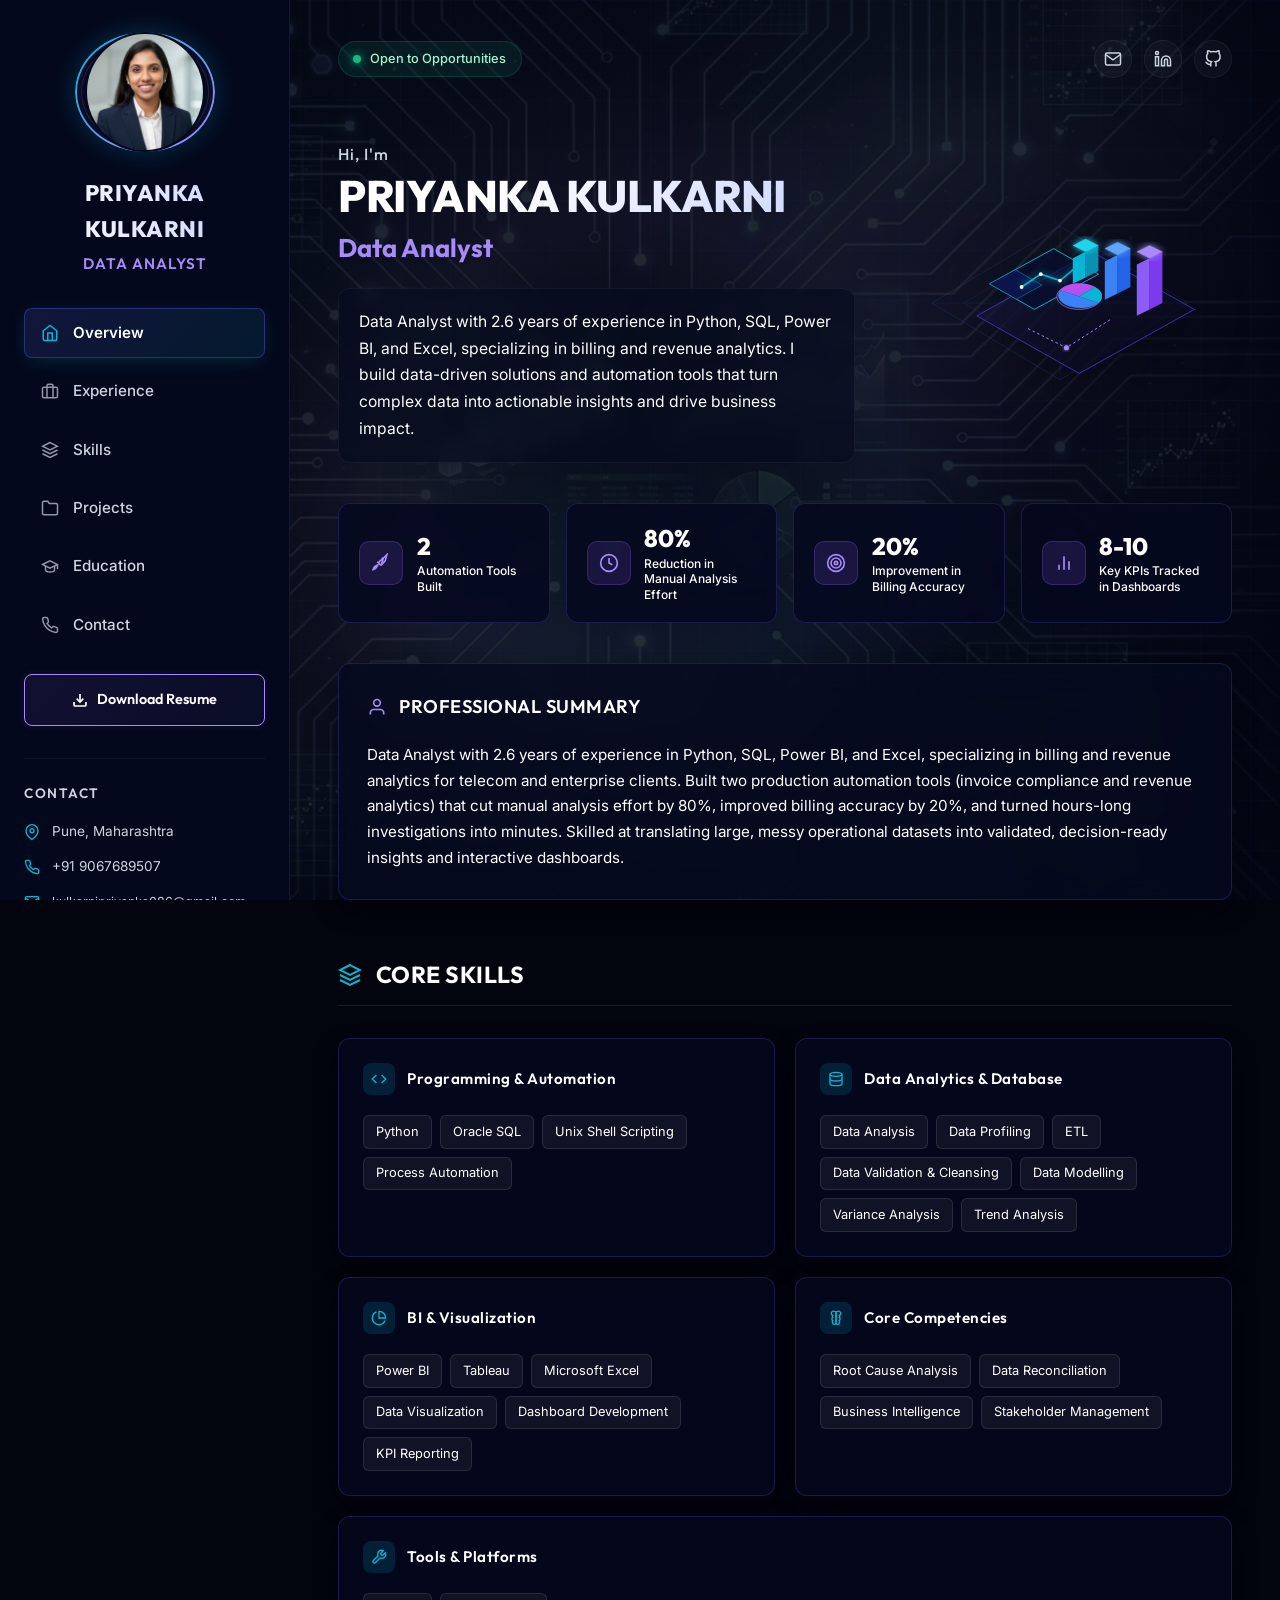
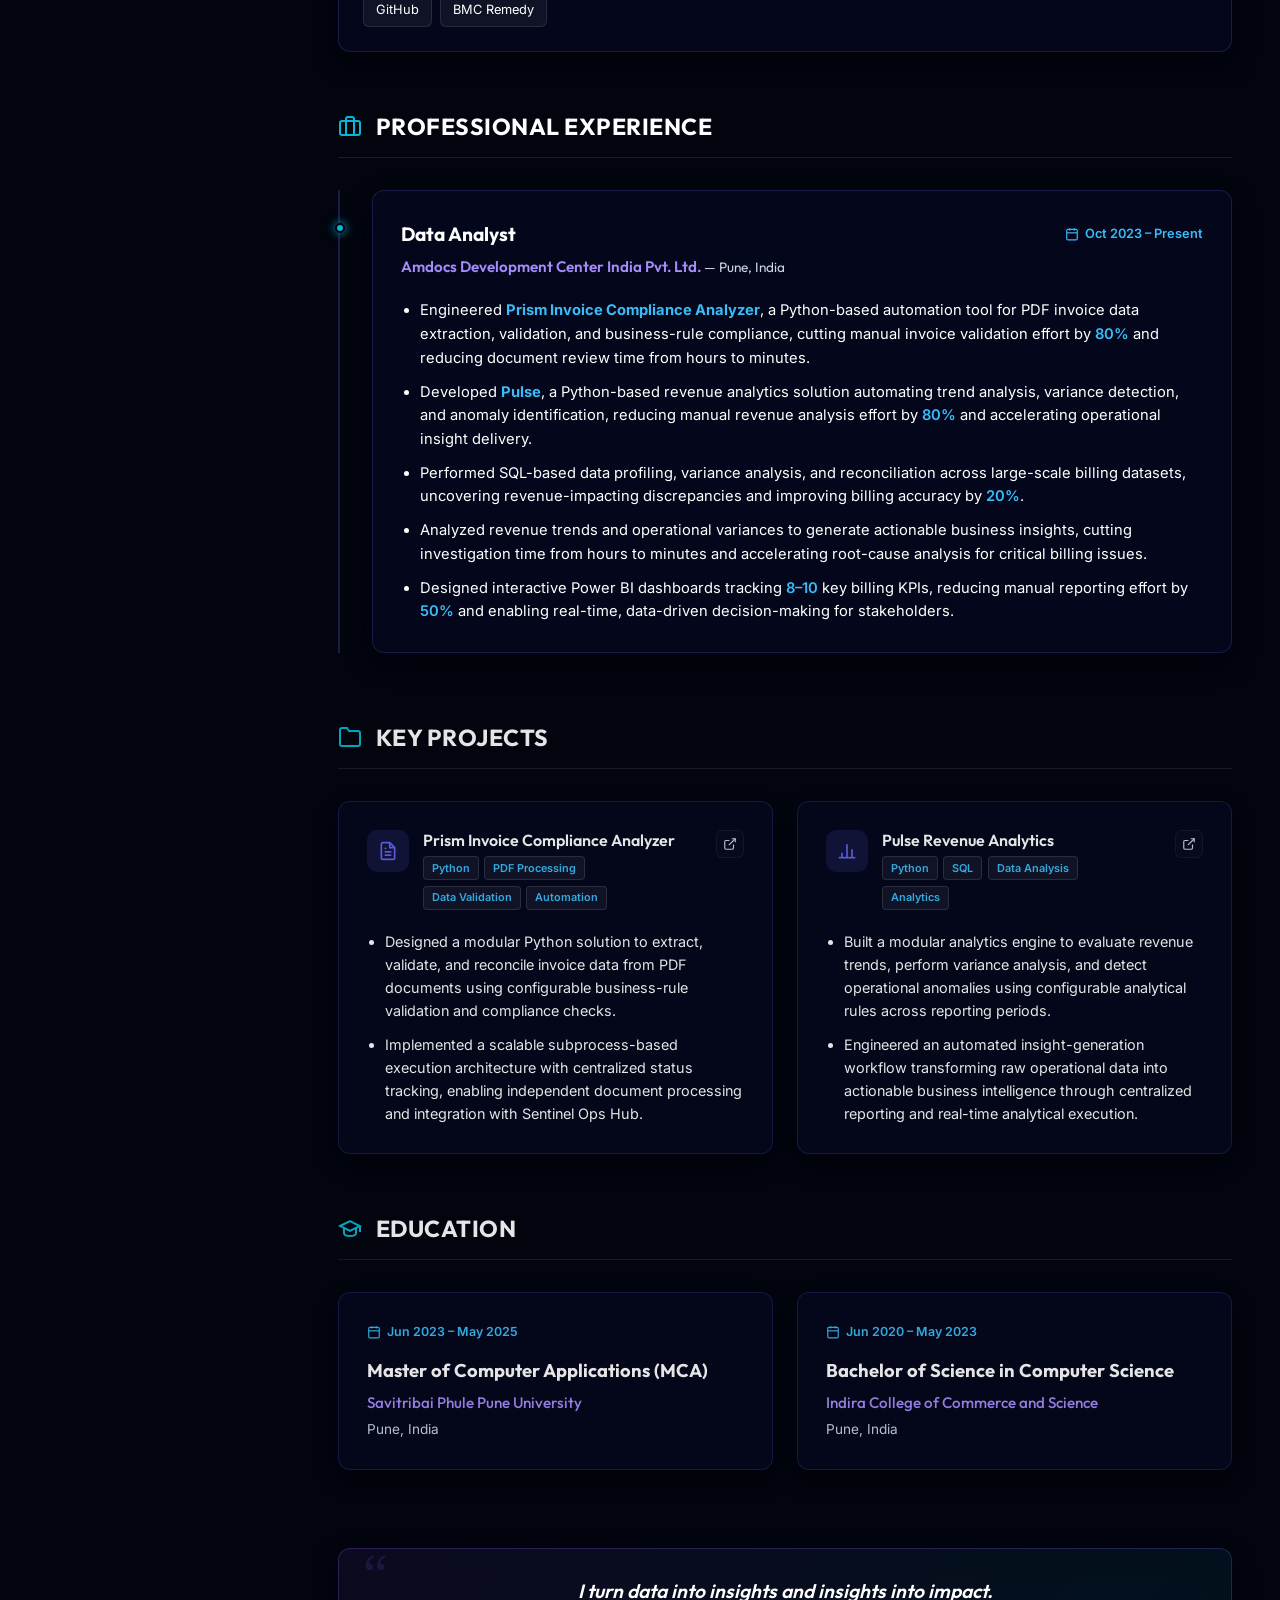
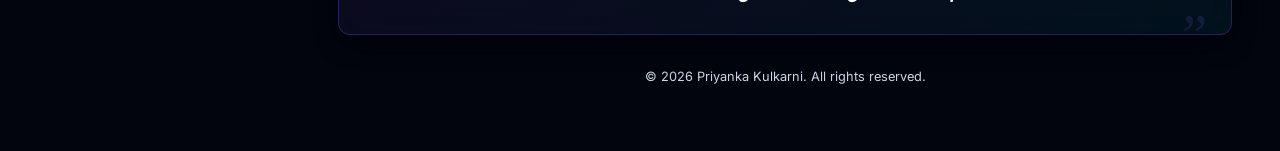
==== index.html @ b518cf32 "adding files in root" ====
<!DOCTYPE html>
<html lang="en">

<head>
    <meta charset="UTF-8">
    <meta name="viewport" content="width=device-width, initial-scale=1.0">
    <meta name="description"
        content="Priyanka Kulkarni - Data Analyst Portfolio. 2.6 years of experience in Python, SQL, Power BI, and Excel specializing in billing and revenue analytics.">
    <title>Priyanka Kulkarni | Data Analyst Portfolio</title>

    <!-- Google Fonts -->
    <link rel="preconnect" href="https://fonts.googleapis.com">
    <link rel="preconnect" href="https://fonts.gstatic.com" crossorigin>
    <link
        href="https://fonts.googleapis.com/css2?family=Inter:wght@300;400;500;600&family=Outfit:wght@400;500;600;700;800&display=swap"
        rel="stylesheet">

    <!-- Link to Stylesheet -->
    <link rel="stylesheet" href="styles.css">
</head>

<body>
    <!-- Background Glowing Grid and Mesh Orbs -->
    <div class="bg-mesh">
        <div class="orb orb-1"></div>
        <div class="orb orb-2"></div>
        <div class="orb orb-3"></div>
        <div class="grid-lines"></div>
    </div>

    <!-- Mobile Top Navigation Header -->
    <header class="mobile-header">
        <div class="mobile-profile">
            <div class="mobile-avatar-glow">
                <img src="assets/profile.png" alt="Priyanka Kulkarni Profile" class="mobile-avatar-img">
            </div>
            <div class="mobile-title-block">
                <span class="mobile-name">Priyanka Kulkarni</span>
                <span class="mobile-role">Data Analyst</span>
            </div>
        </div>
        <div class="mobile-actions">
            <span class="status-badge-compact">
                <span class="pulse-dot"></span>
                Open to Opportunities
            </span>
            <button class="hamburger-btn" aria-label="Toggle Navigation Menu" id="hamburger-btn">
                <span class="hamburger-line line-1"></span>
                <span class="hamburger-line line-2"></span>
                <span class="hamburger-line line-3"></span>
            </button>
        </div>
    </header>

    <!-- Mobile Slide-out Drawer Navigation Overlay -->
    <div class="mobile-nav-drawer" id="mobile-nav-drawer">
        <nav class="drawer-nav">
            <ul>
                <li><a href="#overview" class="drawer-link active" data-target="overview">
                        <svg class="nav-icon" viewBox="0 0 24 24" fill="none" stroke="currentColor" stroke-width="2">
                            <path d="M3 9l9-7 9 7v11a2 2 0 0 1-2 2H5a2 2 0 0 1-2-2z" />
                            <polyline points="9 22 9 12 15 12 15 22" />
                        </svg>
                        Overview
                    </a></li>
                <li><a href="#experience" class="drawer-link" data-target="experience">
                        <svg class="nav-icon" viewBox="0 0 24 24" fill="none" stroke="currentColor" stroke-width="2">
                            <rect x="2" y="7" width="20" height="14" rx="2" ry="2" />
                            <path d="M16 21V5a2 2 0 0 0-2-2h-4a2 2 0 0 0-2 2v16" />
                        </svg>
                        Experience
                    </a></li>
                <li><a href="#skills" class="drawer-link" data-target="skills">
                        <svg class="nav-icon" viewBox="0 0 24 24" fill="none" stroke="currentColor" stroke-width="2">
                            <polygon points="12 2 2 7 12 12 22 7 12 2" />
                            <polyline points="2 17 12 22 22 17" />
                            <polyline points="2 12 12 17 22 12" />
                        </svg>
                        Skills
                    </a></li>
                <li><a href="#projects" class="drawer-link" data-target="projects">
                        <svg class="nav-icon" viewBox="0 0 24 24" fill="none" stroke="currentColor" stroke-width="2">
                            <path d="M22 19a2 2 0 0 1-2 2H4a2 2 0 0 1-2-2V5a2 2 0 0 1 2-2h5l2 3h9a2 2 0 0 1 2 2z" />
                        </svg>
                        Projects
                    </a></li>
                <li><a href="#education" class="drawer-link" data-target="education">
                        <svg class="nav-icon" viewBox="0 0 24 24" fill="none" stroke="currentColor" stroke-width="2">
                            <path d="M22 10v6M2 10l10-5 10 5-10 5z" />
                            <path d="M6 12v5c0 2 2 3 6 3s6-1 6-3v-5" />
                        </svg>
                        Education
                    </a></li>
                <li><a href="#contact" class="drawer-link" data-target="contact">
                        <svg class="nav-icon" viewBox="0 0 24 24" fill="none" stroke="currentColor" stroke-width="2">
                            <path
                                d="M22 16.92v3a2 2 0 0 1-2.18 2 19.79 19.79 0 0 1-8.63-3.07 19.5 19.5 0 0 1-6-6 19.79 19.79 0 0 1-3.07-8.67A2 2 0 0 1 4.11 2h3a2 2 0 0 1 2 1.72 12.84 12.84 0 0 0 .7 2.81 2 2 0 0 1-.45 2.11L8.09 9.91a16 16 0 0 0 6 6l1.27-1.27a2 2 0 0 1 2.11-.45 12.84 12.84 0 0 0 2.81.7A2 2 0 0 1 22 16.92z" />
                        </svg>
                        Contact
                    </a></li>
            </ul>
            <div class="drawer-footer">
                <a class="download-btn w-full" href="assets/Priyanka_Kulkarni_Data_Analyst_Resume.pdf"
                    download="Priyanka_Kulkarni_Data_Analyst_Resume.pdf">
                    <svg class="btn-icon" viewBox="0 0 24 24" fill="none" stroke="currentColor" stroke-width="2">
                        <path d="M21 15v4a2 2 0 0 1-2 2H5a2 2 0 0 1-2-2v-4" />
                        <polyline points="7 10 12 15 17 10" />
                        <line x1="12" y1="15" x2="12" y2="3" />
                    </svg>
                    Download Resume
                </a>
                <div class="drawer-contact-info">
                    <div class="drawer-contact-item">
                        <svg class="contact-icon" viewBox="0 0 24 24" fill="none" stroke="currentColor"
                            stroke-width="2">
                            <path d="M21 10c0 7-9 13-9 13s-9-6-9-13a9 9 0 0 1 18 0z" />
                            <circle cx="12" cy="10" r="3" />
                        </svg>
                        <span>Pune, Maharashtra</span>
                    </div>
                    <div class="drawer-contact-item">
                        <svg class="contact-icon" viewBox="0 0 24 24" fill="none" stroke="currentColor"
                            stroke-width="2">
                            <path
                                d="M22 16.92v3a2 2 0 0 1-2.18 2 19.79 19.79 0 0 1-8.63-3.07 19.5 19.5 0 0 1-6-6 19.79 19.79 0 0 1-3.07-8.67A2 2 0 0 1 4.11 2h3a2 2 0 0 1 2 1.72 12.84 12.84 0 0 0 .7 2.81 2 2 0 0 1-.45 2.11L8.09 9.91a16 16 0 0 0 6 6l1.27-1.27a2 2 0 0 1 2.11-.45 12.84 12.84 0 0 0 2.81.7A2 2 0 0 1 22 16.92z" />
                        </svg>
                        <span>+91 9067689507</span>
                    </div>
                    <div class="drawer-contact-item">
                        <svg class="contact-icon" viewBox="0 0 24 24" fill="none" stroke="currentColor"
                            stroke-width="2">
                            <path d="M4 4h16c1.1 0 2 .9 2 2v12c0 1.1-.9 2-2 2H4c-1.1 0-2-.9-2-2V6c0-1.1.9-2 2-2z" />
                            <polyline points="22,6 12,13 2,6" />
                        </svg>
                        <span>kulkarnipriyanka086@gmail.com</span>
                    </div>
                </div>
                <div class="drawer-socials">
                    <a href="https://www.linkedin.com/in/priyanka--kulkarni" target="_blank" aria-label="LinkedIn">
                        <svg viewBox="0 0 24 24" fill="none" stroke="currentColor" stroke-width="2">
                            <path d="M16 8a6 6 0 0 1 6 6v7h-4v-7a2 2 0 0 0-2-2 2 2 0 0 0-2 2v7h-4v-7a6 6 0 0 1 6-6z" />
                            <rect x="2" y="9" width="4" height="12" />
                            <circle cx="4" cy="4" r="2" />
                        </svg>
                    </a>
                    <a href="https://github.com" target="_blank" aria-label="GitHub">
                        <svg viewBox="0 0 24 24" fill="none" stroke="currentColor" stroke-width="2">
                            <path
                                d="M9 19c-5 1.5-5-2.5-7-3m14 6v-3.87a3.37 3.37 0 0 0-.94-2.61c3.14-.35 6.44-1.54 6.44-7A5.44 5.44 0 0 0 20 4.77 5.07 5.07 0 0 0 19.91 1S18.73.65 16 2.48a13.38 13.38 0 0 0-7 0C6.27.65 5.09 1 5.09 1A5.07 5.07 0 0 0 5 4.77a5.44 5.44 0 0 0-1.5 3.78c0 5.42 3.3 6.61 6.44 7A3.37 3.37 0 0 0 9 18.13V22" />
                        </svg>
                    </a>
                    <a href="mailto:kulkarnipriyanka086@gmail.com" aria-label="Email">
                        <svg viewBox="0 0 24 24" fill="none" stroke="currentColor" stroke-width="2">
                            <path d="M4 4h16c1.1 0 2 .9 2 2v12c0 1.1-.9 2-2 2H4c-1.1 0-2-.9-2-2V6c0-1.1.9-2 2-2z" />
                            <polyline points="22,6 12,13 2,6" />
                        </svg>
                    </a>
                </div>
            </div>
        </nav>
    </div>

    <!-- Desktop Sidebar Navigation (Fixed on Left) -->
    <aside class="sidebar">
        <!-- Circular Avatar Container -->
        <div class="avatar-container">
            <div class="avatar-ring-outer"></div>
            <div class="avatar-ring-inner"></div>
            <div class="avatar-glow"></div>
            <img src="assets/profile.png" alt="Priyanka Kulkarni Profile" class="avatar-img">
        </div>

        <!-- Identity -->
        <div class="profile-info">
            <h1 class="profile-name">PRIYANKA KULKARNI</h1>
            <p class="profile-role">Data Analyst</p>
        </div>

        <!-- Sidebar Navigation Menu -->
        <nav class="sidebar-nav">
            <ul>
                <li><a href="#overview" class="nav-link active" data-target="overview">
                        <svg class="nav-icon" viewBox="0 0 24 24" fill="none" stroke="currentColor" stroke-width="2">
                            <path d="M3 9l9-7 9 7v11a2 2 0 0 1-2 2H5a2 2 0 0 1-2-2z" />
                            <polyline points="9 22 9 12 15 12 15 22" />
                        </svg>
                        <span>Overview</span>
                    </a></li>
                <li><a href="#experience" class="nav-link" data-target="experience">
                        <svg class="nav-icon" viewBox="0 0 24 24" fill="none" stroke="currentColor" stroke-width="2">
                            <rect x="2" y="7" width="20" height="14" rx="2" ry="2" />
                            <path d="M16 21V5a2 2 0 0 0-2-2h-4a2 2 0 0 0-2 2v16" />
                        </svg>
                        <span>Experience</span>
                    </a></li>
                <li><a href="#skills" class="nav-link" data-target="skills">
                        <svg class="nav-icon" viewBox="0 0 24 24" fill="none" stroke="currentColor" stroke-width="2">
                            <polygon points="12 2 2 7 12 12 22 7 12 2" />
                            <polyline points="2 17 12 22 22 17" />
                            <polyline points="2 12 12 17 22 12" />
                        </svg>
                        <span>Skills</span>
                    </a></li>
                <li><a href="#projects" class="nav-link" data-target="projects">
                        <svg class="nav-icon" viewBox="0 0 24 24" fill="none" stroke="currentColor" stroke-width="2">
                            <path d="M22 19a2 2 0 0 1-2 2H4a2 2 0 0 1-2-2V5a2 2 0 0 1 2-2h5l2 3h9a2 2 0 0 1 2 2z" />
                        </svg>
                        <span>Projects</span>
                    </a></li>
                <li><a href="#education" class="nav-link" data-target="education">
                        <svg class="nav-icon" viewBox="0 0 24 24" fill="none" stroke="currentColor" stroke-width="2">
                            <path d="M22 10v6M2 10l10-5 10 5-10 5z" />
                            <path d="M6 12v5c0 2 2 3 6 3s6-1 6-3v-5" />
                        </svg>
                        <span>Education</span>
                    </a></li>
                <li><a href="#contact" class="nav-link" data-target="contact">
                        <svg class="nav-icon" viewBox="0 0 24 24" fill="none" stroke="currentColor" stroke-width="2">
                            <path
                                d="M22 16.92v3a2 2 0 0 1-2.18 2 19.79 19.79 0 0 1-8.63-3.07 19.5 19.5 0 0 1-6-6 19.79 19.79 0 0 1-3.07-8.67A2 2 0 0 1 4.11 2h3a2 2 0 0 1 2 1.72 12.84 12.84 0 0 0 .7 2.81 2 2 0 0 1-.45 2.11L8.09 9.91a16 16 0 0 0 6 6l1.27-1.27a2 2 0 0 1 2.11-.45 12.84 12.84 0 0 0 2.81.7A2 2 0 0 1 22 16.92z" />
                        </svg>
                        <span>Contact</span>
                    </a></li>
            </ul>
        </nav>

        <!-- Action / Download -->
        <a class="download-btn" href="assets/Priyanka_Kulkarni_Data_Analyst_Resume.pdf"
            download="Priyanka_Kulkarni_Data_Analyst_Resume.pdf">
            <svg class="btn-icon" viewBox="0 0 24 24" fill="none" stroke="currentColor" stroke-width="2">
                <path d="M21 15v4a2 2 0 0 1-2 2H5a2 2 0 0 1-2-2v-4" />
                <polyline points="7 10 12 15 17 10" />
                <line x1="12" y1="15" x2="12" y2="3" />
            </svg>
            Download Resume
        </a>

        <!-- Contact Section in Sidebar -->
        <div class="sidebar-contact">
            <h3 class="contact-title">Contact</h3>
            <div class="contact-list">
                <div class="contact-item">
                    <svg class="contact-icon" viewBox="0 0 24 24" fill="none" stroke="currentColor" stroke-width="2">
                        <path d="M21 10c0 7-9 13-9 13s-9-6-9-13a9 9 0 0 1 18 0z" />
                        <circle cx="12" cy="10" r="3" />
                    </svg>
                    <span>Pune, Maharashtra</span>
                </div>
                <div class="contact-item">
                    <svg class="contact-icon" viewBox="0 0 24 24" fill="none" stroke="currentColor" stroke-width="2">
                        <path
                            d="M22 16.92v3a2 2 0 0 1-2.18 2 19.79 19.79 0 0 1-8.63-3.07 19.5 19.5 0 0 1-6-6 19.79 19.79 0 0 1-3.07-8.67A2 2 0 0 1 4.11 2h3a2 2 0 0 1 2 1.72 12.84 12.84 0 0 0 .7 2.81 2 2 0 0 1-.45 2.11L8.09 9.91a16 16 0 0 0 6 6l1.27-1.27a2 2 0 0 1 2.11-.45 12.84 12.84 0 0 0 2.81.7A2 2 0 0 1 22 16.92z" />
                    </svg>
                    <span>+91 9067689507</span>
                </div>
                <div class="contact-item">
                    <svg class="contact-icon" viewBox="0 0 24 24" fill="none" stroke="currentColor" stroke-width="2">
                        <path d="M4 4h16c1.1 0 2 .9 2 2v12c0 1.1-.9 2-2 2H4c-1.1 0-2-.9-2-2V6c0-1.1.9-2 2-2z" />
                        <polyline points="22,6 12,13 2,6" />
                    </svg>
                    <span class="email-text">kulkarnipriyanka086@gmail.com</span>
                </div>
            </div>
        </div>

        <!-- Sidebar Let's Connect -->
        <div class="sidebar-connect">
            <h3 class="connect-title">Let's Connect</h3>
            <p class="connect-subtitle">Open to exciting opportunities and collaborations!</p>
            <div class="connect-socials">
                <a href="https://www.linkedin.com/in/priyanka--kulkarni" target="_blank" aria-label="LinkedIn">
                    <svg viewBox="0 0 24 24" fill="none" stroke="currentColor" stroke-width="2">
                        <path d="M16 8a6 6 0 0 1 6 6v7h-4v-7a2 2 0 0 0-2-2 2 2 0 0 0-2 2v7h-4v-7a6 6 0 0 1 6-6z" />
                        <rect x="2" y="9" width="4" height="12" />
                        <circle cx="4" cy="4" r="2" />
                    </svg>
                </a>
                <a href="https://github.com" target="_blank" aria-label="GitHub">
                    <svg viewBox="0 0 24 24" fill="none" stroke="currentColor" stroke-width="2">
                        <path
                            d="M9 19c-5 1.5-5-2.5-7-3m14 6v-3.87a3.37 3.37 0 0 0-.94-2.61c3.14-.35 6.44-1.54 6.44-7A5.44 5.44 0 0 0 20 4.77 5.07 5.07 0 0 0 19.91 1S18.73.65 16 2.48a13.38 13.38 0 0 0-7 0C6.27.65 5.09 1 5.09 1A5.07 5.07 0 0 0 5 4.77a5.44 5.44 0 0 0-1.5 3.78c0 5.42 3.3 6.61 6.44 7A3.37 3.37 0 0 0 9 18.13V22" />
                    </svg>
                </a>
                <a href="mailto:kulkarnipriyanka086@gmail.com" aria-label="Email">
                    <svg viewBox="0 0 24 24" fill="none" stroke="currentColor" stroke-width="2">
                        <path d="M4 4h16c1.1 0 2 .9 2 2v12c0 1.1-.9 2-2 2H4c-1.1 0-2-.9-2-2V6c0-1.1.9-2 2-2z" />
                        <polyline points="22,6 12,13 2,6" />
                    </svg>
                </a>
            </div>
        </div>
    </aside>

    <!-- Main Content Panel (Scrollable) -->
    <main class="main-content">
        <!-- Top Status Bar & Desktop Socials -->
        <div class="top-bar">
            <span class="status-badge">
                <span class="pulse-dot"></span>
                Open to Opportunities
            </span>
            <div class="desktop-socials">
                <a href="mailto:kulkarnipriyanka086@gmail.com" class="social-icon-btn" aria-label="Email">
                    <svg viewBox="0 0 24 24" fill="none" stroke="currentColor" stroke-width="2">
                        <path d="M4 4h16c1.1 0 2 .9 2 2v12c0 1.1-.9 2-2 2H4c-1.1 0-2-.9-2-2V6c0-1.1.9-2 2-2z" />
                        <polyline points="22,6 12,13 2,6" />
                    </svg>
                </a>
                <a href="https://www.linkedin.com/in/priyanka--kulkarni" class="social-icon-btn" target="_blank"
                    aria-label="LinkedIn">
                    <svg viewBox="0 0 24 24" fill="none" stroke="currentColor" stroke-width="2">
                        <path d="M16 8a6 6 0 0 1 6 6v7h-4v-7a2 2 0 0 0-2-2 2 2 0 0 0-2 2v7h-4v-7a6 6 0 0 1 6-6z" />
                        <rect x="2" y="9" width="4" height="12" />
                        <circle cx="4" cy="4" r="2" />
                    </svg>
                </a>
                <a href="https://github.com" class="social-icon-btn" target="_blank" aria-label="GitHub">
                    <svg viewBox="0 0 24 24" fill="none" stroke="currentColor" stroke-width="2">
                        <path
                            d="M9 19c-5 1.5-5-2.5-7-3m14 6v-3.87a3.37 3.37 0 0 0-.94-2.61c3.14-.35 6.44-1.54 6.44-7A5.44 5.44 0 0 0 20 4.77 5.07 5.07 0 0 0 19.91 1S18.73.65 16 2.48a13.38 13.38 0 0 0-7 0C6.27.65 5.09 1 5.09 1A5.07 5.07 0 0 0 5 4.77a5.44 5.44 0 0 0-1.5 3.78c0 5.42 3.3 6.61 6.44 7A3.37 3.37 0 0 0 9 18.13V22" />
                    </svg>
                </a>
            </div>
        </div>

        <!-- Section: Overview -->
        <section id="overview" class="section-container active-section">
            <div class="intro-grid">
                <div class="intro-text">
                    <span class="greeting">Hi, I'm</span>
                    <h2 class="name-display">PRIYANKA KULKARNI</h2>
                    <h3 class="role-display">Data Analyst</h3>
                    <p class="intro-description">
                        Data Analyst with 2.6 years of experience in Python, SQL, Power BI, and Excel, specializing in
                        billing and revenue analytics. I build data-driven solutions and automation tools that turn
                        complex data into actionable insights and drive business impact.
                    </p>
                </div>
                <!-- Isometric Dashboard SVG Graphic (Exact replica of original theme) -->
                <div class="intro-illustration">
                    <svg viewBox="0 0 500 400" fill="none" xmlns="http://www.w3.org/2000/svg" class="isometric-svg">
                        <!-- Definitions for gradients/glow filters -->
                        <defs>
                            <linearGradient id="cyan-gradient" x1="0%" y1="0%" x2="100%" y2="100%">
                                <stop offset="0%" stop-color="#06b6d4" />
                                <stop offset="100%" stop-color="#3b82f6" />
                            </linearGradient>
                            <linearGradient id="purple-gradient" x1="0%" y1="0%" x2="100%" y2="100%">
                                <stop offset="0%" stop-color="#d946ef" />
                                <stop offset="100%" stop-color="#8b5cf6" />
                            </linearGradient>
                            <linearGradient id="card-grad" x1="0%" y1="0%" x2="100%" y2="100%">
                                <stop offset="0%" stop-color="#1e1b4b" stop-opacity="0.6" />
                                <stop offset="100%" stop-color="#030712" stop-opacity="0.8" />
                            </linearGradient>
                            <filter id="neon-glow" x="-20%" y="-20%" width="140%" height="140%">
                                <feGaussianBlur stdDeviation="6" result="blur" />
                                <feComposite in="SourceGraphic" in2="blur" operator="over" />
                            </filter>
                        </defs>

                        <!-- Ground isometric grid lines (subtle) -->
                        <g opacity="0.15">
                            <path d="M 50,200 L 250,80 L 450,200 L 250,320 Z" stroke="#3b82f6" stroke-width="1.5" />
                            <path d="M 100,200 L 250,110 L 400,200 L 250,290 Z" stroke="#8b5cf6" stroke-width="1" />
                            <line x1="250" y1="80" x2="250" y2="320" stroke="#3b82f6" stroke-width="1" />
                            <line x1="50" y1="200" x2="450" y2="200" stroke="#3b82f6" stroke-width="1" />
                        </g>

                        <!-- Main Isometric Base Card -->
                        <polygon points="120,220 300,120 460,210 280,310" fill="url(#card-grad)" stroke="#4338ca"
                            stroke-width="1.5" opacity="0.9" />

                        <!-- Floating Glassmorphic Panel 1 (Left Side) -->
                        <g transform="translate(-10, -20)">
                            <!-- Top Surface -->
                            <polygon points="150,190 250,135 320,175 220,230" fill="#080e30" fill-opacity="0.7"
                                stroke="#06b6d4" stroke-width="1.5" />
                            <!-- Sidebar inside Panel -->
                            <polygon points="150,190 190,168 232,192 192,214" fill="#0c154a" stroke="#06b6d4"
                                stroke-width="0.7" />
                            <!-- Chart Line on Panel -->
                            <path d="M 200,195 L 230,175 L 260,185 L 290,160" stroke="#06b6d4" stroke-width="2.5"
                                fill="none" filter="url(#neon-glow)" />
                            <!-- Dots on Chart -->
                            <circle cx="200" cy="195" r="3" fill="#ffffff" />
                            <circle cx="230" cy="175" r="3" fill="#ffffff" />
                            <circle cx="260" cy="185" r="3" fill="#ffffff" />
                            <circle cx="290" cy="160" r="3" fill="#ffffff" />
                        </g>

                        <!-- Floating Pie Chart Circle (Center) -->
                        <g transform="translate(130, -30)">
                            <!-- Isometric Circle / Cylinder Base -->
                            <ellipse cx="150" cy="220" rx="35" ry="20" fill="#1e1e38" stroke="#a78bfa"
                                stroke-width="1" />
                            <!-- 3D Pie Segments -->
                            <path d="M 150,220 L 120,210 A 35 20 0 0 1 175,205 Z" fill="url(#purple-gradient)" />
                            <path d="M 150,220 L 175,205 A 35 20 0 0 1 180,230 Z" fill="#06b6d4" />
                            <path d="M 150,220 L 180,230 A 35 20 0 0 1 120,210 Z" fill="#3b82f6" />
                        </g>

                        <!-- 3D Glowing Bars (Right Side) -->
                        <!-- Bar 1 (Short, Cyan) -->
                        <g transform="translate(290, 160)">
                            <!-- Back Wall -->
                            <polygon points="0,0 20,-10 20,-50 0,-40" fill="#0891b2" />
                            <!-- Front Wall -->
                            <polygon points="0,0 -20,10 -20,-30 0,-40" fill="#06b6d4" />
                            <!-- Top Wall -->
                            <polygon points="0,-40 20,-50 0,-60 -20,-50" fill="#22d3ee" stroke="#22d3ee"
                                stroke-width="0.5" filter="url(#neon-glow)" />
                        </g>
                        <!-- Bar 2 (Medium, Blue) -->
                        <g transform="translate(340, 185)">
                            <polygon points="0,0 20,-10 20,-70 0,-60" fill="#2563eb" />
                            <polygon points="0,0 -20,10 -20,-50 0,-60" fill="#3b82f6" />
                            <polygon points="0,-60 20,-70 0,-80 -20,-70" fill="#60a5fa" stroke="#60a5fa"
                                stroke-width="0.5" filter="url(#neon-glow)" />
                        </g>
                        <!-- Bar 3 (Tall, Purple) -->
                        <g transform="translate(390, 210)">
                            <polygon points="0,0 20,-10 20,-90 0,-80" fill="#7c3aed" />
                            <polygon points="0,0 -20,10 -20,-70 0,-80" fill="#8b5cf6" />
                            <polygon points="0,-80 20,-90 0,-100 -20,-90" fill="#a78bfa" stroke="#a78bfa"
                                stroke-width="0.5" filter="url(#neon-glow)" />
                        </g>

                        <!-- Glowing Connection Node lines -->
                        <path d="M 200,240 L 260,270 L 330,225" stroke="#a78bfa" stroke-width="1.5" fill="none"
                            stroke-dasharray="4, 4" />
                        <circle cx="260" cy="270" r="4" fill="#a78bfa" filter="url(#neon-glow)" />
                    </svg>
                </div>
            </div>

            <!-- KPI Cards Grid -->
            <div class="kpi-grid">
                <!-- KPI 1 -->
                <div class="kpi-card" data-val="2">
                    <div class="kpi-icon-wrap">
                        <svg class="kpi-icon" viewBox="0 0 24 24" fill="none" stroke="currentColor" stroke-width="2">
                            <path d="M4.5 16.5c-1.5 1.26-2 3.4-2 3.4s2.14-.5 3.4-2c1.2-1.42 2-3.4 2-3.4s-2 .8-3.4 2z" />
                            <path d="M12 15l-3-3m0 0l-1.5-1.5M9 12l2.5-3.5M12 9l2.5-3.5M15 6l4-4-2 7.5L12 15z" />
                        </svg>
                    </div>
                    <div class="kpi-content">
                        <span class="kpi-number"><span class="counter">0</span></span>
                        <span class="kpi-label">Automation Tools Built</span>
                    </div>
                </div>

                <!-- KPI 2 -->
                <div class="kpi-card" data-val="80">
                    <div class="kpi-icon-wrap">
                        <svg class="kpi-icon" viewBox="0 0 24 24" fill="none" stroke="currentColor" stroke-width="2">
                            <circle cx="12" cy="12" r="10" />
                            <polyline points="12 6 12 12 16 14" />
                        </svg>
                    </div>
                    <div class="kpi-content">
                        <span class="kpi-number"><span class="counter">0</span>%</span>
                        <span class="kpi-label">Reduction in Manual Analysis Effort</span>
                    </div>
                </div>

                <!-- KPI 3 -->
                <div class="kpi-card" data-val="20">
                    <div class="kpi-icon-wrap">
                        <svg class="kpi-icon" viewBox="0 0 24 24" fill="none" stroke="currentColor" stroke-width="2">
                            <circle cx="12" cy="12" r="10" />
                            <circle cx="12" cy="12" r="6" />
                            <circle cx="12" cy="12" r="2" />
                        </svg>
                    </div>
                    <div class="kpi-content">
                        <span class="kpi-number"><span class="counter">0</span>%</span>
                        <span class="kpi-label">Improvement in Billing Accuracy</span>
                    </div>
                </div>

                <!-- KPI 4 -->
                <div class="kpi-card" data-val="8-10">
                    <div class="kpi-icon-wrap">
                        <svg class="kpi-icon" viewBox="0 0 24 24" fill="none" stroke="currentColor" stroke-width="2">
                            <line x1="18" y1="20" x2="18" y2="10" />
                            <line x1="12" y1="20" x2="12" y2="4" />
                            <line x1="6" y1="20" x2="6" y2="14" />
                        </svg>
                    </div>
                    <div class="kpi-content">
                        <span class="kpi-number"><span class="counter">0</span>-<span
                                class="counter-secondary">0</span></span>
                        <span class="kpi-label">Key KPIs Tracked in Dashboards</span>
                    </div>
                </div>
            </div>

            <!-- Professional Summary Card -->
            <div class="summary-card card-glow">
                <div class="card-header">
                    <svg class="section-title-icon" viewBox="0 0 24 24" fill="none" stroke="currentColor"
                        stroke-width="2">
                        <path d="M20 21v-2a4 4 0 0 0-4-4H8a4 4 0 0 0-4 4v2" />
                        <circle cx="12" cy="7" r="4" />
                    </svg>
                    <h3 class="card-title">Professional Summary</h3>
                </div>
                <div class="card-body">
                    <p>
                        Data Analyst with 2.6 years of experience in Python, SQL, Power BI, and Excel, specializing in
                        billing and revenue analytics for telecom and enterprise clients. Built two production
                        automation tools (invoice compliance and revenue analytics) that cut manual analysis effort by
                        80%, improved billing accuracy by 20%, and turned hours-long investigations into minutes.
                        Skilled at translating large, messy operational datasets into validated, decision-ready insights
                        and interactive dashboards.
                    </p>
                </div>
            </div>
        </section>

        <!-- Section: Skills -->
        <section id="skills" class="section-container">
            <div class="section-heading-block">
                <svg class="section-heading-icon" viewBox="0 0 24 24" fill="none" stroke="currentColor"
                    stroke-width="2">
                    <polygon points="12 2 2 7 12 12 22 7 12 2" />
                    <polyline points="2 17 12 22 22 17" />
                    <polyline points="2 12 12 17 22 12" />
                </svg>
                <h2 class="section-title">Core Skills</h2>
            </div>

            <div class="skills-grid">
                <!-- Programming & Automation -->
                <div class="skill-card card-glow">
                    <div class="skill-header">
                        <div class="skill-icon-box">
                            <svg viewBox="0 0 24 24" fill="none" stroke="currentColor" stroke-width="2">
                                <polyline points="16 18 22 12 16 6" />
                                <polyline points="8 6 2 12 8 18" />
                            </svg>
                        </div>
                        <h3 class="skill-title">Programming & Automation</h3>
                    </div>
                    <div class="skill-tags">
                        <span class="skill-tag">Python</span>
                        <span class="skill-tag">Oracle SQL</span>
                        <span class="skill-tag">Unix Shell Scripting</span>
                        <span class="skill-tag">Process Automation</span>
                    </div>
                </div>

                <!-- Data Analytics & Database -->
                <div class="skill-card card-glow">
                    <div class="skill-header">
                        <div class="skill-icon-box">
                            <svg viewBox="0 0 24 24" fill="none" stroke="currentColor" stroke-width="2">
                                <ellipse cx="12" cy="5" rx="9" ry="3" />
                                <path d="M3 5v14c0 1.66 4 3 9 3s9-1.34 9-3V5" />
                                <path d="M3 12c0 1.66 4 3 9 3s9-1.34 9-3" />
                            </svg>
                        </div>
                        <h3 class="skill-title">Data Analytics & Database</h3>
                    </div>
                    <div class="skill-tags">
                        <span class="skill-tag">Data Analysis</span>
                        <span class="skill-tag">Data Profiling</span>
                        <span class="skill-tag">ETL</span>
                        <span class="skill-tag">Data Validation & Cleansing</span>
                        <span class="skill-tag">Data Modelling</span>
                        <span class="skill-tag">Variance Analysis</span>
                        <span class="skill-tag">Trend Analysis</span>
                    </div>
                </div>

                <!-- BI & Visualization -->
                <div class="skill-card card-glow">
                    <div class="skill-header">
                        <div class="skill-icon-box">
                            <svg viewBox="0 0 24 24" fill="none" stroke="currentColor" stroke-width="2">
                                <path d="M21.21 15.89A10 10 0 1 1 8 2.83" />
                                <path d="M22 12A10 10 0 0 0 12 2v10z" />
                            </svg>
                        </div>
                        <h3 class="skill-title">BI & Visualization</h3>
                    </div>
                    <div class="skill-tags">
                        <span class="skill-tag">Power BI</span>
                        <span class="skill-tag">Tableau</span>
                        <span class="skill-tag">Microsoft Excel</span>
                        <span class="skill-tag">Data Visualization</span>
                        <span class="skill-tag">Dashboard Development</span>
                        <span class="skill-tag">KPI Reporting</span>
                    </div>
                </div>

                <!-- Core Competencies -->
                <div class="skill-card card-glow">
                    <div class="skill-header">
                        <div class="skill-icon-box">
                            <svg viewBox="0 0 24 24" fill="none" stroke="currentColor" stroke-width="2">
                                <path
                                    d="M9.5 2A2.5 2.5 0 0 1 12 4.5v15a2.5 2.5 0 0 1-4.96-.44 2.5 2.5 0 0 1 0-3.12 3 3 0 0 1 0-4.88 2.5 2.5 0 0 1 0-3.12A2.5 2.5 0 0 1 9.5 2z" />
                                <path
                                    d="M14.5 2A2.5 2.5 0 0 0 12 4.5v15a2.5 2.5 0 0 0 4.96-.44 2.5 2.5 0 0 0 0-3.12 3 3 0 0 0 0-4.88 2.5 2.5 0 0 0 0-3.12A2.5 2.5 0 0 0 14.5 2z" />
                            </svg>
                        </div>
                        <h3 class="skill-title">Core Competencies</h3>
                    </div>
                    <div class="skill-tags">
                        <span class="skill-tag">Root Cause Analysis</span>
                        <span class="skill-tag">Data Reconciliation</span>
                        <span class="skill-tag">Business Intelligence</span>
                        <span class="skill-tag">Stakeholder Management</span>
                    </div>
                </div>

                <!-- Tools & Platforms -->
                <div class="skill-card card-glow">
                    <div class="skill-header">
                        <div class="skill-icon-box">
                            <svg viewBox="0 0 24 24" fill="none" stroke="currentColor" stroke-width="2">
                                <path
                                    d="M14.7 6.3a1 1 0 0 0 0 1.4l1.6 1.6a1 1 0 0 0 1.4 0l3.77-3.77a6 6 0 0 1-7.94 7.94l-6.91 6.91a2.12 2.12 0 0 1-3-3l6.91-6.91a6 6 0 0 1 7.94-7.94l-3.76 3.76z" />
                            </svg>
                        </div>
                        <h3 class="skill-title">Tools & Platforms</h3>
                    </div>
                    <div class="skill-tags">
                        <span class="skill-tag">GitHub</span>
                        <span class="skill-tag">BMC Remedy</span>
                    </div>
                </div>
            </div>
        </section>

        <!-- Section: Experience -->
        <section id="experience" class="section-container">
            <div class="section-heading-block">
                <svg class="section-heading-icon" viewBox="0 0 24 24" fill="none" stroke="currentColor"
                    stroke-width="2">
                    <rect x="2" y="7" width="20" height="14" rx="2" ry="2" />
                    <path d="M16 21V5a2 2 0 0 0-2-2h-4a2 2 0 0 0-2 2v16" />
                </svg>
                <h2 class="section-title">Professional Experience</h2>
            </div>

            <div class="experience-timeline">
                <!-- Experience Item -->
                <div class="timeline-item card-glow">
                    <div class="timeline-dot"></div>
                    <div class="timeline-header">
                        <div class="timeline-title-row">
                            <h3 class="timeline-role">Data Analyst</h3>
                            <span class="timeline-date">
                                <svg class="inline-icon" viewBox="0 0 24 24" fill="none" stroke="currentColor"
                                    stroke-width="2">
                                    <rect x="3" y="4" width="18" height="18" rx="2" ry="2" />
                                    <line x1="16" y1="2" x2="16" y2="6" />
                                    <line x1="8" y1="2" x2="8" y2="6" />
                                    <line x1="3" y1="10" x2="21" y2="10" />
                                </svg>
                                Oct 2023 – Present
                            </span>
                        </div>
                        <h4 class="timeline-company">Amdocs Development Center India Pvt. Ltd. <span
                                class="timeline-location">— Pune, India</span></h4>
                    </div>
                    <div class="timeline-body">
                        <ul>
                            <li>Engineered <strong>Prism Invoice Compliance Analyzer</strong>, a Python-based automation
                                tool for PDF invoice data extraction, validation, and business-rule compliance, cutting
                                manual invoice validation effort by <span class="text-highlight">80%</span> and reducing
                                document review time from hours to minutes.</li>
                            <li>Developed <strong>Pulse</strong>, a Python-based revenue analytics solution automating
                                trend analysis, variance detection, and anomaly identification, reducing manual revenue
                                analysis effort by <span class="text-highlight">80%</span> and accelerating operational
                                insight delivery.</li>
                            <li>Performed SQL-based data profiling, variance analysis, and reconciliation across
                                large-scale billing datasets, uncovering revenue-impacting discrepancies and improving
                                billing accuracy by <span class="text-highlight">20%</span>.</li>
                            <li>Analyzed revenue trends and operational variances to generate actionable business
                                insights, cutting investigation time from hours to minutes and accelerating root-cause
                                analysis for critical billing issues.</li>
                            <li>Designed interactive Power BI dashboards tracking <span
                                    class="text-highlight">8–10</span> key billing KPIs, reducing manual reporting
                                effort by <span class="text-highlight">50%</span> and enabling real-time, data-driven
                                decision-making for stakeholders.</li>
                        </ul>
                    </div>
                </div>
            </div>
        </section>

        <!-- Section: Projects -->
        <section id="projects" class="section-container">
            <div class="section-heading-block">
                <svg class="section-heading-icon" viewBox="0 0 24 24" fill="none" stroke="currentColor"
                    stroke-width="2">
                    <path d="M22 19a2 2 0 0 1-2 2H4a2 2 0 0 1-2-2V5a2 2 0 0 1 2-2h5l2 3h9a2 2 0 0 1 2 2z" />
                </svg>
                <h2 class="section-title">Key Projects</h2>
            </div>

            <div class="projects-grid">
                <!-- Project 1 -->
                <div class="project-card card-glow">
                    <div class="project-header">
                        <div class="project-icon-box">
                            <svg viewBox="0 0 24 24" fill="none" stroke="currentColor" stroke-width="2">
                                <path d="M14 2H6a2 2 0 0 0-2 2v16a2 2 0 0 0 2 2h12a2 2 0 0 0 2-2V8z" />
                                <polyline points="14 2 14 8 20 8" />
                                <line x1="16" y1="13" x2="8" y2="13" />
                                <line x1="16" y1="17" x2="8" y2="17" />
                                <polyline points="10 9 9 9 8 9" />
                            </svg>
                        </div>
                        <div class="project-title-area">
                            <h3 class="project-name">Prism Invoice Compliance Analyzer</h3>
                            <div class="project-tags">
                                <span class="project-tag">Python</span>
                                <span class="project-tag">PDF Processing</span>
                                <span class="project-tag">Data Validation</span>
                                <span class="project-tag">Automation</span>
                            </div>
                        </div>
                        <a href="https://github.com" target="_blank" class="project-link-btn"
                            aria-label="View Project Source">
                            <svg viewBox="0 0 24 24" fill="none" stroke="currentColor" stroke-width="2">
                                <path d="M18 13v6a2 2 0 0 1-2 2H5a2 2 0 0 1-2-2V8a2 2 0 0 1 2-2h6" />
                                <polyline points="15 3 21 3 21 9" />
                                <line x1="10" y1="14" x2="21" y2="3" />
                            </svg>
                        </a>
                    </div>
                    <div class="project-body">
                        <ul>
                            <li>Designed a modular Python solution to extract, validate, and reconcile invoice data from
                                PDF documents using configurable business-rule validation and compliance checks.</li>
                            <li>Implemented a scalable subprocess-based execution architecture with centralized status
                                tracking, enabling independent document processing and integration with Sentinel Ops
                                Hub.</li>
                        </ul>
                    </div>
                </div>

                <!-- Project 2 -->
                <div class="project-card card-glow">
                    <div class="project-header">
                        <div class="project-icon-box">
                            <svg viewBox="0 0 24 24" fill="none" stroke="currentColor" stroke-width="2">
                                <line x1="18" y1="20" x2="18" y2="10" />
                                <line x1="12" y1="20" x2="12" y2="4" />
                                <line x1="6" y1="20" x2="6" y2="14" />
                                <line x1="2" y1="20" x2="22" y2="20" />
                            </svg>
                        </div>
                        <div class="project-title-area">
                            <h3 class="project-name">Pulse Revenue Analytics</h3>
                            <div class="project-tags">
                                <span class="project-tag">Python</span>
                                <span class="project-tag">SQL</span>
                                <span class="project-tag">Data Analysis</span>
                                <span class="project-tag">Analytics</span>
                            </div>
                        </div>
                        <a href="https://github.com" target="_blank" class="project-link-btn"
                            aria-label="View Project Source">
                            <svg viewBox="0 0 24 24" fill="none" stroke="currentColor" stroke-width="2">
                                <path d="M18 13v6a2 2 0 0 1-2 2H5a2 2 0 0 1-2-2V8a2 2 0 0 1 2-2h6" />
                                <polyline points="15 3 21 3 21 9" />
                                <line x1="10" y1="14" x2="21" y2="3" />
                            </svg>
                        </a>
                    </div>
                    <div class="project-body">
                        <ul>
                            <li>Built a modular analytics engine to evaluate revenue trends, perform variance analysis,
                                and detect operational anomalies using configurable analytical rules across reporting
                                periods.</li>
                            <li>Engineered an automated insight-generation workflow transforming raw operational data
                                into actionable business intelligence through centralized reporting and real-time
                                analytical execution.</li>
                        </ul>
                    </div>
                </div>
            </div>
        </section>

        <!-- Section: Education -->
        <section id="education" class="section-container">
            <div class="section-heading-block">
                <svg class="section-heading-icon" viewBox="0 0 24 24" fill="none" stroke="currentColor"
                    stroke-width="2">
                    <path d="M22 10v6M2 10l10-5 10 5-10 5z" />
                    <path d="M6 12v5c0 2 2 3 6 3s6-1 6-3v-5" />
                </svg>
                <h2 class="section-title">Education</h2>
            </div>

            <div class="education-grid">
                <!-- Education Item 1 -->
                <div class="education-card card-glow">
                    <div class="edu-date">
                        <svg class="inline-icon" viewBox="0 0 24 24" fill="none" stroke="currentColor" stroke-width="2">
                            <rect x="3" y="4" width="18" height="18" rx="2" ry="2" />
                            <line x1="16" y1="2" x2="16" y2="6" />
                            <line x1="8" y1="2" x2="8" y2="6" />
                            <line x1="3" y1="10" x2="21" y2="10" />
                        </svg>
                        Jun 2023 – May 2025
                    </div>
                    <h3 class="edu-degree">Master of Computer Applications (MCA)</h3>
                    <h4 class="edu-school">Savitribai Phule Pune University</h4>
                    <p class="edu-location">Pune, India</p>
                </div>

                <!-- Education Item 2 -->
                <div class="education-card card-glow">
                    <div class="edu-date">
                        <svg class="inline-icon" viewBox="0 0 24 24" fill="none" stroke="currentColor" stroke-width="2">
                            <rect x="3" y="4" width="18" height="18" rx="2" ry="2" />
                            <line x1="16" y1="2" x2="16" y2="6" />
                            <line x1="8" y1="2" x2="8" y2="6" />
                            <line x1="3" y1="10" x2="21" y2="10" />
                        </svg>
                        Jun 2020 – May 2023
                    </div>
                    <h3 class="edu-degree">Bachelor of Science in Computer Science</h3>
                    <h4 class="edu-school">Indira College of Commerce and Science</h4>
                    <p class="edu-location">Pune, India</p>
                </div>
            </div>
        </section>

        <!-- Dynamic Visual Quote Footer Block -->
        <footer class="portfolio-footer">
            <div class="quote-container card-glow">
                <span class="quote-mark quote-start">“</span>
                <p class="quote-text">I turn data into insights and insights into impact.</p>
                <span class="quote-mark quote-end">”</span>
            </div>
            <div class="copyright">
                <p>&copy; 2026 Priyanka Kulkarni. All rights reserved.</p>
            </div>
        </footer>
    </main>

    <!-- Script Import -->
    <script src="app.js"></script>
</body>

</html>
---- styles.css ----
/* Custom Design System for Priyanka Kulkarni Resume Portfolio */

/* ==========================================================================
   1. CSS Variables
   ========================================================================== */
:root {
    /* Enhanced Contrast Core Backgrounds */
    --bg-main: #02040e;
    --bg-sidebar: #04081c;
    /* Darkened cards & increased blur to cleanly mask complex background data graphics */
    --bg-card: rgba(6, 10, 31, 0.78);
    --bg-card-hover: rgba(10, 16, 48, 0.9);
    --border-card: rgba(99, 102, 241, 0.22);
    --border-card-hover: rgba(6, 182, 212, 0.5);

    /* Optimized Typography for Rapid Recruitment Scanning */
    --text-primary: #ffffff;
    --text-muted: #cbd5e1;
    /* Lightened from #94a3b8 for vastly superior readability */
    --text-highlight: #38bdf8;

    --accent-cyan: #06b6d4;
    --accent-purple: #a78bfa;
    /* Brightened slightly to stand out on dark canvas */
    --accent-indigo: #6366f1;
    --accent-green: #10b981;

    --font-heading: 'Outfit', -apple-system, BlinkMacSystemFont, "Segoe UI", Roboto, Helvetica, Arial, sans-serif;
    --font-body: 'Inter', -apple-system, BlinkMacSystemFont, "Segoe UI", Roboto, Helvetica, Arial, sans-serif;

    --transition-fast: 0.2s cubic-bezier(0.4, 0, 0.2, 1);
    --transition-smooth: 0.4s cubic-bezier(0.4, 0, 0.2, 1);

    --shadow-glow-cyan: 0 0 15px rgba(6, 182, 212, 0.3);
    --shadow-glow-purple: 0 0 15px rgba(139, 92, 246, 0.3);
    --shadow-card: 0 10px 30px -10px rgba(1, 2, 8, 0.9);
}

/* ==========================================================================
   2. Reset & Global Styles
   ========================================================================== */
* {
    box-sizing: border-box;
    margin: 0;
    padding: 0;
}

html {
    scroll-behavior: smooth;
    font-size: 16px;
}

body {
    background-color: var(--bg-main);
    color: var(--text-primary);
    font-family: var(--font-body);
    line-height: 1.6;
    overflow-x: hidden;
    min-height: 100vh;
}

/* Custom Scrollbar */
::-webkit-scrollbar {
    width: 8px;
}

::-webkit-scrollbar-track {
    background: var(--bg-main);
}

::-webkit-scrollbar-thumb {
    background: rgba(99, 102, 241, 0.2);
    border-radius: 4px;
}

::-webkit-scrollbar-thumb:hover {
    background: rgba(6, 182, 212, 0.4);
}

a {
    color: inherit;
    text-decoration: none;
}

ul {
    list-style: none;
}

h1,
h2,
h3,
h4 {
    font-family: var(--font-heading);
    font-weight: 700;
}

/* Utilities */
.w-full {
    width: 100%;
}

.text-highlight {
    color: var(--text-highlight);
    font-weight: 600;
}

.card-glow {
    position: relative;
    border-radius: 12px;
    background: var(--bg-card);
    border: 1px solid var(--border-card);
    box-shadow: var(--shadow-card);
    backdrop-filter: blur(16px);
    /* Increased blur depth */
    -webkit-backdrop-filter: blur(16px);
    transition: all var(--transition-fast);
}

.card-glow:hover {
    background: var(--bg-card-hover);
    border-color: var(--border-card-hover);
    box-shadow: 0 10px 40px -10px rgba(6, 182, 212, 0.25);
}

/* ==========================================================================
   3. Background Mesh and Ambient Glow Orbs
   ========================================================================== */
.bg-mesh {
    position: fixed;
    top: 0;
    left: 0;
    width: 100vw;
    height: 100vh;
    z-index: -2;
    overflow: hidden;
    /* Added CSS linear-gradient tint overlay directly ahead of your background image asset */
    background-image:
        linear-gradient(rgba(2, 4, 14, 0.85), rgba(2, 4, 14, 0.85)),
        url('assets/background.png');
    background-size: cover;
    background-position: center;
    background-repeat: no-repeat;
}

/* Cyber grid lines effect */
.grid-lines {
    position: absolute;
    top: 0;
    left: 0;
    width: 100%;
    height: 100%;
    background-image:
        linear-gradient(rgba(99, 102, 241, 0.02) 1px, transparent 1px),
        linear-gradient(90deg, rgba(99, 102, 241, 0.02) 1px, transparent 1px);
    background-size: 50px 50px;
    z-index: -1;
}

/* Ambient Moving Gradient Orbs */
.orb {
    position: absolute;
    border-radius: 50%;
    filter: blur(120px);
    opacity: 0.3;
    /* Muted opacity to keep text contrast crisp */
    mix-blend-mode: screen;
    animation: orb-move 20s infinite alternate ease-in-out;
    z-index: -1;
}

.orb-1 {
    width: 400px;
    height: 400px;
    background: radial-gradient(circle, rgba(139, 92, 246, 0.3) 0%, transparent 80%);
    top: 10%;
    right: 5%;
    animation-duration: 25s;
}

.orb-2 {
    width: 500px;
    height: 500px;
    background: radial-gradient(circle, rgba(6, 182, 212, 0.25) 0%, transparent 80%);
    bottom: 5%;
    left: 20%;
    animation-duration: 30s;
}

.orb-3 {
    width: 300px;
    height: 300px;
    background: radial-gradient(circle, rgba(99, 102, 241, 0.2) 0%, transparent 80%);
    top: 50%;
    right: 40%;
}

@keyframes orb-move {
    0% {
        transform: translate(0, 0) scale(1);
    }

    50% {
        transform: translate(40px, -50px) scale(1.1);
    }

    100% {
        transform: translate(-30px, 30px) scale(0.9);
    }
}

/* ==========================================================================
   4. Desktop Sidebar (Left Panel)
   ========================================================================== */
.sidebar {
    position: fixed;
    top: 0;
    left: 0;
    width: 290px;
    height: 100vh;
    background: var(--bg-sidebar);
    border-right: 1px solid rgba(99, 102, 241, 0.15);
    padding: 2rem 1.5rem;
    display: flex;
    flex-direction: column;
    align-items: center;
    z-index: 100;
    overflow-y: auto;
}

/* Glowing Profile Picture Wrapper */
.avatar-container {
    position: relative;
    width: 140px;
    height: 140px;
    margin-bottom: 1.5rem;
    display: flex;
    align-items: center;
    justify-content: center;
}

.avatar-ring-outer {
    position: absolute;
    top: 0;
    left: 0;
    width: 100%;
    height: 100%;
    border-radius: 50%;
    border: 2px solid transparent;
    background: linear-gradient(135deg, var(--accent-cyan), var(--accent-purple)) border-box;
    -webkit-mask: linear-gradient(#fff 0 0) padding-box, linear-gradient(#fff 0 0);
    -webkit-mask-composite: destination-out;
    mask-composite: exclude;
    animation: rotate-ring 8s linear infinite;
}

.avatar-ring-inner {
    position: absolute;
    top: 6px;
    left: 6px;
    width: calc(100% - 12px);
    height: calc(100% - 12px);
    border-radius: 50%;
    border: 1px solid rgba(255, 255, 255, 0.1);
}

.avatar-glow {
    position: absolute;
    top: 0;
    left: 0;
    width: 100%;
    height: 100%;
    border-radius: 50%;
    box-shadow: 0 0 25px rgba(6, 182, 212, 0.4), inset 0 0 15px rgba(139, 92, 246, 0.3);
    opacity: 0.6;
    pointer-events: none;
}

.avatar-img {
    width: 120px;
    height: 120px;
    border-radius: 50%;
    object-fit: cover;
    z-index: 2;
    border: 2px solid var(--bg-sidebar);
}

@keyframes rotate-ring {
    0% {
        transform: rotate(0deg);
    }

    100% {
        transform: rotate(360deg);
    }
}

/* Sidebar Identity */
.profile-info {
    text-align: center;
    margin-bottom: 2rem;
    width: 100%;
}

.profile-name {
    font-size: 1.4rem;
    font-weight: 800;
    letter-spacing: 0.5px;
    margin-bottom: 0.25rem;
    background: linear-gradient(to right, #ffffff, #c7d2fe);
    -webkit-background-clip: text;
    -webkit-text-fill-color: transparent;
}

.profile-role {
    font-family: var(--font-heading);
    font-size: 0.95rem;
    color: var(--accent-purple);
    font-weight: 600;
    text-transform: uppercase;
    letter-spacing: 1px;
}

/* Sidebar Nav links */
.sidebar-nav {
    width: 100%;
    margin-bottom: auto;
}

.sidebar-nav ul {
    display: flex;
    flex-direction: column;
    gap: 0.5rem;
}

.nav-link {
    display: flex;
    align-items: center;
    gap: 0.85rem;
    padding: 0.75rem 1rem;
    border-radius: 8px;
    color: var(--text-muted);
    font-size: 0.95rem;
    font-weight: 500;
    transition: all var(--transition-fast);
    border: 1px solid transparent;
}

.nav-icon {
    width: 18px;
    height: 18px;
    opacity: 0.7;
    transition: opacity var(--transition-fast);
}

.nav-link:hover {
    color: var(--text-primary);
    background: rgba(255, 255, 255, 0.03);
}

.nav-link:hover .nav-icon {
    opacity: 1;
}

.nav-link.active {
    color: var(--text-primary);
    background: linear-gradient(135deg, rgba(99, 102, 241, 0.15) 0%, rgba(6, 182, 212, 0.1) 100%);
    border: 1px solid rgba(99, 102, 241, 0.35);
    box-shadow: 0 4px 20px -5px rgba(6, 182, 212, 0.25);
    font-weight: 600;
}

.nav-link.active .nav-icon {
    color: var(--accent-cyan);
    opacity: 1;
}

/* Sidebar Buttons & Footers */
.download-btn {
    display: flex;
    align-items: center;
    justify-content: center;
    gap: 0.6rem;
    width: 100%;
    padding: 0.85rem;
    border-radius: 8px;
    font-family: var(--font-heading);
    font-weight: 600;
    font-size: 0.9rem;
    color: var(--text-primary);
    background: linear-gradient(135deg, rgba(139, 92, 246, 0.1) 0%, rgba(99, 102, 241, 0.05) 100%);
    border: 1px solid var(--accent-purple);
    cursor: pointer;
    transition: all var(--transition-fast);
    margin-top: 1.5rem;
    box-shadow: 0 0 10px rgba(139, 92, 246, 0.1);
}

.btn-icon {
    width: 16px;
    height: 16px;
    stroke-width: 2.5;
}

.download-btn:hover {
    background: linear-gradient(135deg, var(--accent-purple) 0%, var(--accent-indigo) 100%);
    border-color: var(--accent-purple);
    box-shadow: var(--shadow-glow-purple);
    transform: translateY(-2px);
}

/* Sidebar Contact Card */
.sidebar-contact {
    width: 100%;
    margin-top: 2rem;
    border-top: 1px solid rgba(255, 255, 255, 0.05);
    padding-top: 1.5rem;
}

.contact-title {
    font-size: 0.85rem;
    text-transform: uppercase;
    letter-spacing: 1.5px;
    color: var(--text-muted);
    margin-bottom: 1rem;
    font-weight: 600;
}

.contact-list {
    display: flex;
    flex-direction: column;
    gap: 0.85rem;
}

.contact-item {
    display: flex;
    align-items: center;
    gap: 0.75rem;
    font-size: 0.85rem;
    color: var(--text-muted);
}

.contact-icon {
    width: 16px;
    height: 16px;
    color: var(--accent-cyan);
    flex-shrink: 0;
}

.email-text {
    word-break: break-all;
    font-size: 0.78rem;
}

/* Sidebar Let's Connect */
.sidebar-connect {
    width: 100%;
    margin-top: 1.5rem;
    border-top: 1px solid rgba(255, 255, 255, 0.05);
    padding-top: 1.5rem;
}

.connect-title {
    font-size: 0.85rem;
    text-transform: uppercase;
    letter-spacing: 1.5px;
    color: var(--text-muted);
    margin-bottom: 0.5rem;
    font-weight: 600;
}

.connect-subtitle {
    font-size: 0.78rem;
    color: var(--text-muted);
    margin-bottom: 1rem;
}

.connect-socials {
    display: flex;
    gap: 0.85rem;
}

.connect-socials a {
    display: flex;
    align-items: center;
    justify-content: center;
    width: 32px;
    height: 32px;
    border-radius: 6px;
    background: rgba(255, 255, 255, 0.03);
    border: 1px solid rgba(255, 255, 255, 0.05);
    color: var(--text-muted);
    transition: all var(--transition-fast);
}

.connect-socials a svg {
    width: 16px;
    height: 16px;
}

.connect-socials a:hover {
    color: var(--text-primary);
    background: rgba(6, 182, 212, 0.1);
    border-color: var(--accent-cyan);
    box-shadow: var(--shadow-glow-cyan);
    transform: translateY(-2px);
}

/* ==========================================================================
   5. Mobile UI Components (Header & Drawer) - Hidden on Desktop
   ========================================================================== */
.mobile-header,
.mobile-nav-drawer {
    display: none;
}

/* ==========================================================================
   6. Main Content Panel (Layout)
   ========================================================================== */
.main-content {
    margin-left: 290px;
    padding: 2.5rem 3rem;
    min-height: 100vh;
    display: flex;
    flex-direction: column;
    gap: 3.5rem;
    max-width: 1300px;
}

/* Top bar status on Desktop */
.top-bar {
    display: flex;
    justify-content: space-between;
    align-items: center;
    margin-bottom: 0.5rem;
}

.status-badge {
    display: inline-flex;
    align-items: center;
    gap: 0.55rem;
    padding: 0.4rem 0.9rem;
    border-radius: 20px;
    font-size: 0.8rem;
    font-weight: 500;
    color: #a7f3d0;
    background: rgba(16, 185, 129, 0.1);
    border: 1px solid rgba(16, 185, 129, 0.2);
}

.pulse-dot {
    width: 8px;
    height: 8px;
    background-color: var(--accent-green);
    border-radius: 50%;
    box-shadow: 0 0 10px var(--accent-green);
    animation: pulse-animation 2s infinite;
}

@keyframes pulse-animation {
    0% {
        transform: scale(0.9);
        opacity: 0.8;
    }

    50% {
        transform: scale(1.15);
        opacity: 1;
        box-shadow: 0 0 14px var(--accent-green);
    }

    100% {
        transform: scale(0.9);
        opacity: 0.8;
    }
}

.desktop-socials {
    display: flex;
    gap: 0.75rem;
}

.social-icon-btn {
    display: flex;
    align-items: center;
    justify-content: center;
    width: 38px;
    height: 38px;
    border-radius: 50%;
    background: rgba(255, 255, 255, 0.03);
    border: 1px solid rgba(255, 255, 255, 0.06);
    color: var(--text-muted);
    transition: all var(--transition-fast);
}

.social-icon-btn svg {
    width: 18px;
    height: 18px;
}

.social-icon-btn:hover {
    color: var(--text-primary);
    background: rgba(99, 102, 241, 0.1);
    border-color: var(--accent-indigo);
    box-shadow: var(--shadow-glow-purple);
    transform: translateY(-2px);
}

/* ==========================================================================
   7. Sections & Content Structure
   ========================================================================== */
.section-container {
    opacity: 0.9;
    transform: translateY(10px);
    transition: all var(--transition-smooth);
}

.section-container.active-section {
    opacity: 1;
    transform: translateY(0);
}

/* Section Headings */
.section-heading-block {
    display: flex;
    align-items: center;
    gap: 0.85rem;
    margin-bottom: 2rem;
    border-bottom: 1px solid rgba(255, 255, 255, 0.1);
    padding-bottom: 0.75rem;
}

.section-heading-icon {
    width: 24px;
    height: 24px;
    color: var(--accent-cyan);
}

.section-title {
    font-size: 1.45rem;
    font-weight: 700;
    text-transform: uppercase;
    letter-spacing: 0.5px;
}

/* Intro Grid (Overview Section Top) */
.intro-grid {
    display: grid;
    grid-template-columns: 1.2fr 0.8fr;
    gap: 2rem;
    align-items: center;
    margin-bottom: 2.5rem;
}

.intro-text {
    display: flex;
    flex-direction: column;
}

.greeting {
    font-family: var(--font-heading);
    font-size: 1rem;
    font-weight: 500;
    color: var(--text-muted);
    letter-spacing: 1px;
    margin-bottom: 0.25rem;
}

.name-display {
    font-size: 2.75rem;
    font-weight: 800;
    letter-spacing: -0.5px;
    line-height: 1.1;
    margin-bottom: 0.5rem;
    background: linear-gradient(135deg, #ffffff 30%, #c7d2fe 100%);
    -webkit-background-clip: text;
    -webkit-text-fill-color: transparent;
}

.role-display {
    font-size: 1.6rem;
    color: var(--accent-purple);
    font-weight: 700;
    margin-bottom: 1.2rem;
    text-transform: capitalize;
}

/* Wrapped the floating intro description inside a crisp backdrop shield */
.intro-description {
    font-size: 0.98rem;
    color: var(--text-primary);
    line-height: 1.7;
    background: rgba(6, 10, 31, 0.6);
    padding: 1.25rem;
    border-radius: 12px;
    border: 1px solid rgba(255, 255, 255, 0.05);
    backdrop-filter: blur(8px);
    -webkit-backdrop-filter: blur(8px);
}

.intro-illustration {
    display: flex;
    justify-content: center;
    align-items: center;
    position: relative;
}

.isometric-svg {
    width: 100%;
    max-width: 320px;
    height: auto;
    filter: drop-shadow(0 15px 30px rgba(0, 0, 0, 0.5));
}

/* ==========================================================================
   8. KPI Cards Grid
   ========================================================================== */
.kpi-grid {
    display: grid;
    grid-template-columns: repeat(4, 1fr);
    gap: 1rem;
    margin-bottom: 2.5rem;
}

.kpi-card {
    position: relative;
    border-radius: 12px;
    background: rgba(5, 9, 31, 0.85);
    /* Solidified background transparency */
    border: 1px solid var(--border-card);
    padding: 1.25rem;
    display: flex;
    align-items: center;
    gap: 0.85rem;
    backdrop-filter: blur(8px);
    -webkit-backdrop-filter: blur(8px);
    transition: all var(--transition-fast);
}

.kpi-card:hover {
    background: rgba(10, 16, 48, 0.95);
    border-color: var(--border-card-hover);
    transform: translateY(-3px);
}

.kpi-icon-wrap {
    display: flex;
    align-items: center;
    justify-content: center;
    width: 44px;
    height: 44px;
    border-radius: 10px;
    background: rgba(139, 92, 246, 0.15);
    border: 1px solid rgba(139, 92, 246, 0.25);
    color: var(--accent-purple);
    flex-shrink: 0;
    transition: all var(--transition-fast);
}

.kpi-card:hover .kpi-icon-wrap {
    background: rgba(6, 182, 212, 0.15);
    border-color: rgba(6, 182, 212, 0.3);
    color: var(--accent-cyan);
    box-shadow: 0 0 10px rgba(6, 182, 212, 0.2);
}

.kpi-icon {
    width: 20px;
    height: 20px;
}

.kpi-content {
    display: flex;
    flex-direction: column;
}

.kpi-number {
    font-family: var(--font-heading);
    font-size: 1.5rem;
    font-weight: 800;
    color: var(--text-primary);
    line-height: 1.2;
}

.kpi-label {
    font-size: 0.75rem;
    /* Bumped slightly from 0.72rem */
    color: var(--text-primary);
    /* Upgraded color level to primary for instant scanning */
    font-weight: 500;
    line-height: 1.3;
    margin-top: 0.15rem;
}

/* ==========================================================================
   9. Cards Styling (General Summary)
   ========================================================================== */
.summary-card {
    padding: 1.75rem;
}

.card-header {
    display: flex;
    align-items: center;
    gap: 0.75rem;
    margin-bottom: 1.25rem;
}

.section-title-icon {
    width: 20px;
    height: 20px;
    color: var(--accent-purple);
}

.card-title {
    font-size: 1.15rem;
    font-weight: 600;
    letter-spacing: 0.5px;
    text-transform: uppercase;
}

.card-body {
    font-size: 0.95rem;
    /* Incremented from 0.92rem */
    color: var(--text-primary);
    /* Upgraded text hierarchy level */
    line-height: 1.7;
}

/* ==========================================================================
   10. Core Skills Layout
   ========================================================================== */
.skills-grid {
    display: grid;
    grid-template-columns: repeat(2, 1fr);
    gap: 1.25rem;
}

/* Target spanning items */
.skills-grid> :nth-child(5) {
    grid-column: span 2;
}

.skill-card {
    padding: 1.5rem;
}

.skill-header {
    display: flex;
    align-items: center;
    gap: 0.75rem;
    margin-bottom: 1.25rem;
}

.skill-icon-box {
    display: flex;
    align-items: center;
    justify-content: center;
    width: 32px;
    height: 32px;
    border-radius: 8px;
    background: rgba(6, 182, 212, 0.15);
    color: var(--accent-cyan);
}

.skill-icon-box svg {
    width: 16px;
    height: 16px;
}

.skill-title {
    font-size: 0.95rem;
    font-weight: 600;
    letter-spacing: 0.5px;
}

.skill-tags {
    display: flex;
    flex-wrap: wrap;
    gap: 0.5rem;
}

.skill-tag {
    font-size: 0.8rem;
    padding: 0.35rem 0.75rem;
    border-radius: 6px;
    background: rgba(255, 255, 255, 0.05);
    border: 1px solid rgba(255, 255, 255, 0.1);
    color: var(--text-primary);
    /* Boosted contrast value */
    transition: all var(--transition-fast);
}

.skill-card:hover .skill-tag {
    background: rgba(99, 102, 241, 0.15);
    border-color: rgba(99, 102, 241, 0.3);
    color: var(--text-primary);
}

/* ==========================================================================
   11. Professional Experience (Timeline Layout)
   ========================================================================== */
.experience-timeline {
    position: relative;
    padding-left: 2rem;
    border-left: 2px solid rgba(99, 102, 241, 0.25);
}

.timeline-item {
    padding: 1.75rem;
    position: relative;
}

.timeline-dot {
    position: absolute;
    top: 2rem;
    left: -2.35rem;
    width: 10px;
    height: 10px;
    border-radius: 50%;
    background-color: var(--accent-cyan);
    border: 2px solid var(--bg-main);
    box-shadow: 0 0 10px var(--accent-cyan);
    z-index: 5;
}

.timeline-header {
    margin-bottom: 1.25rem;
}

.timeline-title-row {
    display: flex;
    justify-content: space-between;
    align-items: center;
    margin-bottom: 0.35rem;
}

.timeline-role {
    font-size: 1.2rem;
    font-weight: 700;
    color: var(--text-primary);
}

.timeline-date {
    display: inline-flex;
    align-items: center;
    gap: 0.4rem;
    font-size: 0.8rem;
    color: var(--text-highlight);
    /* Highlighted blue date lines for fast scanning */
    font-weight: 600;
}

.inline-icon {
    width: 14px;
    height: 14px;
}

.timeline-company {
    font-size: 0.95rem;
    font-weight: 600;
    color: var(--accent-purple);
}

.timeline-location {
    color: var(--text-muted);
    font-weight: 400;
    font-size: 0.85rem;
}

.timeline-body ul {
    display: flex;
    flex-direction: column;
    gap: 0.65rem;
    padding-left: 1.2rem;
    list-style-type: disc;
}

.timeline-body li {
    font-size: 0.92rem;
    /* Slightly scaled up text */
    color: var(--text-primary);
    /* Set list metrics directly to high-visibility white */
    line-height: 1.6;
}

.timeline-body li strong {
    color: var(--text-highlight);
    /* Changed structural emphasis bold words to bright cyan */
}

/* ==========================================================================
   12. Projects Section
   ========================================================================== */
.projects-grid {
    display: grid;
    grid-template-columns: repeat(2, 1fr);
    gap: 1.5rem;
}

.project-card {
    padding: 1.75rem;
    display: flex;
    flex-direction: column;
}

.project-header {
    display: flex;
    align-items: flex-start;
    gap: 0.85rem;
    margin-bottom: 1.25rem;
    position: relative;
}

.project-icon-box {
    display: flex;
    align-items: center;
    justify-content: center;
    width: 42px;
    height: 42px;
    border-radius: 10px;
    background: rgba(99, 102, 241, 0.15);
    color: var(--accent-indigo);
    flex-shrink: 0;
}

.project-icon-box svg {
    width: 20px;
    height: 20px;
}

.project-title-area {
    display: flex;
    flex-direction: column;
    gap: 0.35rem;
    flex-grow: 1;
    padding-right: 1.5rem;
}

.project-name {
    font-size: 1rem;
    font-weight: 600;
    line-height: 1.3;
}

.project-tags {
    display: flex;
    flex-wrap: wrap;
    gap: 0.35rem;
}

.project-tag {
    font-size: 0.68rem;
    font-weight: 600;
    padding: 0.15rem 0.5rem;
    border-radius: 4px;
    background: rgba(255, 255, 255, 0.06);
    border: 1px solid rgba(255, 255, 255, 0.12);
    color: var(--text-highlight);
}

.project-link-btn {
    display: flex;
    align-items: center;
    justify-content: center;
    width: 28px;
    height: 28px;
    border-radius: 6px;
    background: rgba(255, 255, 255, 0.02);
    border: 1px solid rgba(255, 255, 255, 0.05);
    color: var(--text-muted);
    transition: all var(--transition-fast);
    flex-shrink: 0;
}

.project-link-btn svg {
    width: 14px;
    height: 14px;
}

.project-link-btn:hover {
    color: var(--text-primary);
    background: rgba(6, 182, 212, 0.1);
    border-color: var(--accent-cyan);
    box-shadow: var(--shadow-glow-cyan);
}

.project-body {
    flex-grow: 1;
}

.project-body ul {
    display: flex;
    flex-direction: column;
    gap: 0.65rem;
    padding-left: 1.1rem;
    list-style-type: disc;
}

.project-body li {
    font-size: 0.9rem;
    color: var(--text-primary);
    /* White high contrast metric bullet text */
    line-height: 1.6;
}

/* ==========================================================================
   13. Education Section
   ========================================================================== */
.education-grid {
    display: grid;
    grid-template-columns: repeat(2, 1fr);
    gap: 1.5rem;
}

.education-card {
    padding: 1.75rem;
}

.edu-date {
    display: inline-flex;
    align-items: center;
    gap: 0.4rem;
    font-size: 0.78rem;
    color: var(--text-highlight);
    margin-bottom: 0.85rem;
    font-weight: 600;
}

.edu-degree {
    font-size: 1.15rem;
    font-weight: 700;
    margin-bottom: 0.35rem;
    color: var(--text-primary);
}

.edu-school {
    font-size: 0.95rem;
    color: var(--accent-purple);
    font-weight: 500;
    margin-bottom: 0.25rem;
}

.edu-location {
    font-size: 0.85rem;
    color: var(--text-muted);
}

/* ==========================================================================
   14. Footer Section (Quote & Copy)
   ========================================================================== */
.portfolio-footer {
    display: flex;
    flex-direction: column;
    align-items: center;
    gap: 2rem;
    margin-top: 2rem;
    padding-bottom: 1.5rem;
}

.quote-container {
    padding: 1.5rem 2.5rem;
    position: relative;
    width: 100%;
    text-align: center;
    display: flex;
    justify-content: center;
    align-items: center;
    background: linear-gradient(135deg, rgba(139, 92, 246, 0.08) 0%, rgba(6, 182, 212, 0.08) 100%);
    border: 1px solid rgba(139, 92, 246, 0.25);
}

.quote-text {
    font-family: var(--font-heading);
    font-size: 1.2rem;
    font-weight: 600;
    font-style: italic;
    color: var(--text-primary);
    position: relative;
    z-index: 2;
    padding: 0.2rem 1.5rem;
}

.quote-mark {
    font-family: Georgia, serif;
    font-size: 3.5rem;
    color: rgba(139, 92, 246, 0.15);
    position: absolute;
    user-select: none;
    line-height: 1;
}

.quote-start {
    top: -0.2rem;
    left: 1.5rem;
}

.quote-end {
    bottom: -1.8rem;
    right: 1.5rem;
}

.copyright {
    font-size: 0.8rem;
    color: var(--text-muted);
}

/* ==========================================================================
   15. Mobile & Tablet Responsive Media Queries
   ========================================================================== */
@media (max-width: 1023px) {

    /* Hide desktop elements */
    .sidebar,
    .top-bar {
        display: none;
    }

    /* Layout structural changes */
    .main-content {
        margin-left: 0;
        padding: 5.5rem 1.5rem 2.5rem 1.5rem;
        gap: 2.75rem;
    }

    /* Display Mobile Header */
    .mobile-header {
        display: flex;
        justify-content: space-between;
        align-items: center;
        position: fixed;
        top: 0;
        left: 0;
        width: 100%;
        height: 64px;
        background: rgba(4, 7, 26, 0.92);
        backdrop-filter: blur(12px);
        -webkit-backdrop-filter: blur(12px);
        border-bottom: 1px solid rgba(99, 102, 241, 0.2);
        padding: 0 1.25rem;
        z-index: 1000;
        transition: all var(--transition-fast);
    }

    .mobile-profile {
        display: flex;
        align-items: center;
        gap: 0.75rem;
    }

    .mobile-avatar-glow {
        position: relative;
        width: 38px;
        height: 38px;
        border-radius: 50%;
        padding: 1.5px;
        background: linear-gradient(135deg, var(--accent-cyan), var(--accent-purple));
    }

    .mobile-avatar-img {
        width: 100%;
        height: 100%;
        border-radius: 50%;
        object-fit: cover;
        border: 1px solid var(--bg-sidebar);
    }

    .mobile-title-block {
        display: flex;
        flex-direction: column;
    }

    .mobile-name {
        font-family: var(--font-heading);
        font-size: 0.95rem;
        font-weight: 700;
        color: var(--text-primary);
        line-height: 1.2;
    }

    .mobile-role {
        font-size: 0.72rem;
        color: var(--accent-purple);
        font-weight: 500;
    }

    .mobile-actions {
        display: flex;
        align-items: center;
        gap: 0.85rem;
    }

    .status-badge-compact {
        display: inline-flex;
        align-items: center;
        gap: 0.35rem;
        padding: 0.3rem 0.65rem;
        border-radius: 12px;
        font-size: 0.7rem;
        font-weight: 500;
        color: #a7f3d0;
        background: rgba(16, 185, 129, 0.1);
        border: 1px solid rgba(16, 185, 129, 0.2);
    }

    /* Hamburger Menu Button */
    .hamburger-btn {
        display: flex;
        flex-direction: column;
        justify-content: space-between;
        width: 22px;
        height: 16px;
        background: none;
        border: none;
        cursor: pointer;
        padding: 0;
        z-index: 1100;
    }

    .hamburger-line {
        width: 100%;
        height: 2px;
        background-color: var(--text-primary);
        border-radius: 2px;
        transition: transform var(--transition-fast), opacity var(--transition-fast);
    }

    /* Hamburger Active/Open State */
    .hamburger-btn.active .line-1 {
        transform: translateY(7px) rotate(45deg);
    }

    .hamburger-btn.active .line-2 {
        opacity: 0;
    }

    .hamburger-btn.active .line-3 {
        transform: translateY(-7px) rotate(-45deg);
    }

    /* Mobile Navigation Drawer */
    .mobile-nav-drawer {
        display: block;
        position: fixed;
        top: 0;
        right: -100%;
        width: 280px;
        height: 100vh;
        background: rgba(4, 7, 24, 0.99);
        border-left: 1px solid rgba(99, 102, 241, 0.25);
        backdrop-filter: blur(20px);
        -webkit-backdrop-filter: blur(20px);
        z-index: 999;
        transition: right var(--transition-smooth);
        padding: 5rem 1.5rem 2rem 1.5rem;
    }

    .mobile-nav-drawer.open {
        right: 0;
    }

    .drawer-nav {
        height: 100%;
        display: flex;
        flex-direction: column;
    }

    .drawer-nav ul {
        display: flex;
        flex-direction: column;
        gap: 0.65rem;
        margin-bottom: 2rem;
    }

    .drawer-link {
        display: flex;
        align-items: center;
        gap: 0.85rem;
        padding: 0.75rem 1rem;
        border-radius: 8px;
        color: var(--text-muted);
        font-size: 0.95rem;
        font-weight: 500;
        transition: all var(--transition-fast);
        border: 1px solid transparent;
    }

    .drawer-link:hover {
        color: var(--text-primary);
        background: rgba(255, 255, 255, 0.03);
    }

    .drawer-link.active {
        color: var(--text-primary);
        background: linear-gradient(135deg, rgba(99, 102, 241, 0.15) 0%, rgba(6, 182, 212, 0.1) 100%);
        border: 1px solid rgba(99, 102, 241, 0.35);
        font-weight: 600;
    }

    .drawer-link.active .nav-icon {
        color: var(--accent-cyan);
        opacity: 1;
    }

    .drawer-footer {
        margin-top: auto;
        display: flex;
        flex-direction: column;
        gap: 1.5rem;
        border-top: 1px solid rgba(255, 255, 255, 0.05);
        padding-top: 1.5rem;
    }

    .drawer-contact-info {
        display: flex;
        flex-direction: column;
        gap: 0.75rem;
    }

    .drawer-contact-item {
        display: flex;
        align-items: center;
        gap: 0.65rem;
        font-size: 0.82rem;
        color: var(--text-muted);
    }

    .drawer-socials {
        display: flex;
        gap: 1rem;
        justify-content: center;
    }

    .drawer-socials a {
        display: flex;
        align-items: center;
        justify-content: center;
        width: 34px;
        height: 34px;
        border-radius: 6px;
        background: rgba(255, 255, 255, 0.03);
        border: 1px solid rgba(255, 255, 255, 0.05);
        color: var(--text-muted);
    }

    .drawer-socials a svg {
        width: 16px;
        height: 16px;
    }

    /* Content Grid Adjustments */
    .intro-grid {
        grid-template-columns: 1fr;
        gap: 1.5rem;
        text-align: center;
    }

    .intro-illustration {
        order: -1;
    }

    .name-display {
        font-size: 2.2rem;
    }

    .role-display {
        font-size: 1.3rem;
        margin-bottom: 0.85rem;
    }

    /* KPI grids shrink to columns */
    .kpi-grid {
        grid-template-columns: repeat(2, 1fr);
        gap: 0.75rem;
    }

    .kpi-card {
        padding: 0.85rem;
        gap: 0.65rem;
    }

    .kpi-number {
        font-size: 1.3rem;
    }

    .kpi-icon-wrap {
        width: 36px;
        height: 36px;
        border-radius: 8px;
    }

    .kpi-icon {
        width: 16px;
        height: 16px;
    }

    /* Grid stack items */
    .skills-grid {
        grid-template-columns: 1fr;
    }

    .skills-grid> :nth-child(5) {
        grid-column: span 1;
    }

    .projects-grid,
    .education-grid {
        grid-template-columns: 1fr;
        gap: 1.25rem;
    }

    .timeline-title-row {
        flex-direction: column;
        align-items: flex-start;
        gap: 0.25rem;
    }

    .quote-text {
        font-size: 1.05rem;
    }
}

@media (max-width: 480px) {
    .kpi-grid {
        grid-template-columns: 1fr;
    }

    .mobile-actions .status-badge-compact {
        display: none;
    }

    .main-content {
        padding-left: 1rem;
        padding-right: 1rem;
    }
}

/* ==========================================================================
   16. Print Styles
   ========================================================================== */
@media print {
    :root {
        --text-primary: #000000;
        --text-muted: #334155;
        --text-highlight: #1e3a8a;
        --bg-main: #ffffff;
    }

    body {
        background: #ffffff !important;
        color: #000000 !important;
        font-size: 12pt;
    }

    /* Hide interactive elements, background decorations */
    .bg-mesh,
    .sidebar,
    .mobile-header,
    .mobile-nav-drawer,
    .desktop-socials,
    .top-bar,
    .project-link-btn,
    .download-btn,
    .intro-illustration,
    .portfolio-footer .quote-container {
        display: none !important;
    }

    .main-content {
        margin-left: 0 !important;
        padding: 0 !important;
        max-width: 100% !important;
        gap: 1.5rem !important;
    }

    /* Reconstruct profile display for print */
    #overview::before {
        content: "PRIYANKA KULKARNI\aData Analyst | SQL · Python · Power BI · Process Automation\aPune, Maharashtra | +91 9067689507 | kulkarnipriyanka086@gmail.com";
        white-space: pre-wrap;
        display: block;
        text-align: center;
        font-weight: 700;
        font-size: 16pt;
        border-bottom: 2px solid #000;
        padding-bottom: 10px;
        margin-bottom: 20px;
        line-height: 1.5;
    }

    .intro-grid {
        display: none !important;
    }

    .kpi-grid {
        display: grid !important;
        grid-template-columns: repeat(4, 1fr) !important;
        gap: 10px !important;
        margin-bottom: 1.5rem !important;
    }

    .kpi-card {
        border: 1px solid #ccc !important;
        background: none !important;
        box-shadow: none !important;
        padding: 8px !important;
    }

    .kpi-icon-wrap {
        display: none !important;
    }

    .kpi-number {
        font-size: 13pt !important;
        color: #000 !important;
    }

    .kpi-label {
        font-size: 8pt !important;
        color: #333 !important;
    }

    /* Section headers */
    .section-heading-block {
        margin-bottom: 10px !important;
        border-bottom: 1px solid #000 !important;
        padding-bottom: 3px !important;
    }

    .section-heading-icon {
        display: none !important;
    }

    .section-title {
        font-size: 13pt !important;
        color: #000 !important;
    }

    .card-glow,
    .skill-card,
    .project-card,
    .education-card {
        background: none !important;
        border: none !important;
        box-shadow: none !important;
        padding: 0 !important;
        margin-bottom: 1rem !important;
        backdrop-filter: none !important;
        -webkit-backdrop-filter: none !important;
    }

    .card-header,
    .skill-header {
        margin-bottom: 5px !important;
    }

    .section-title-icon,
    .skill-icon-box {
        display: none !important;
    }

    .card-title,
    .skill-title {
        font-size: 11pt !important;
        font-weight: 700 !important;
        color: #000 !important;
    }

    /* Skills */
    .skills-grid {
        display: flex !important;
        flex-direction: column !important;
        gap: 8px !important;
    }

    .skills-grid> :nth-child(5) {
        grid-column: span 1 !important;
    }

    .skill-tags {
        display: block !important;
    }

    .skill-tag {
        display: inline-block !important;
        border: none !important;
        background: none !important;
        padding: 0 !important;
        margin-right: 8px !important;
        color: #000 !important;
        font-size: 10pt !important;
    }

    .skill-tag::after {
        content: ",";
    }

    .skill-tag:last-child::after {
        content: "";
    }

    /* Timeline and Experience */
    .experience-timeline {
        border: none !important;
        padding-left: 0 !important;
    }

    .timeline-dot {
        display: none !important;
    }

    .timeline-item {
        padding: 0 !important;
    }

    .timeline-title-row {
        flex-direction: row !important;
        justify-content: space-between !important;
        align-items: center !important;
    }

    .timeline-role {
        font-size: 11pt !important;
    }

    .timeline-date {
        font-size: 9pt !important;
        color: #000 !important;
    }

    .timeline-date svg {
        display: none !important;
    }

    .timeline-company {
        font-size: 10pt !important;
        color: #000 !important;
        margin-bottom: 5px !important;
    }

    .timeline-location {
        color: #000 !important;
    }

    .timeline-body ul {
        padding-left: 15px !important;
        gap: 4px !important;
    }

    .timeline-body li {
        font-size: 10pt !important;
        color: #000 !important;
    }

    /* Projects & Education Grids */
    .projects-grid,
    .education-grid {
        display: flex !important;
        flex-direction: column !important;
        gap: 15px !important;
    }

    .project-header {
        margin-bottom: 5px !important;
    }

    .project-tags {
        display: none !important;
    }

    .project-name {
        font-size: 11pt !important;
        font-weight: 700 !important;
    }

    .project-body ul {
        padding-left: 15px !important;
        gap: 4px !important;
    }

    .project-body li {
        font-size: 10pt !important;
        color: #000 !important;
    }

    .edu-date {
        float: right !important;
        margin-bottom: 0 !important;
        color: #000 !important;
        font-size: 9pt !important;
    }

    .edu-date svg {
        display: none !important;
    }

    .edu-degree {
        font-size: 11pt !important;
        display: inline-block !important;
    }

    .edu-school {
        font-size: 10pt !important;
        color: #000 !important;
    }

    .edu-location {
        font-size: 9pt !important;
    }

    .portfolio-footer {
        margin-top: 10px !important;
    }
}
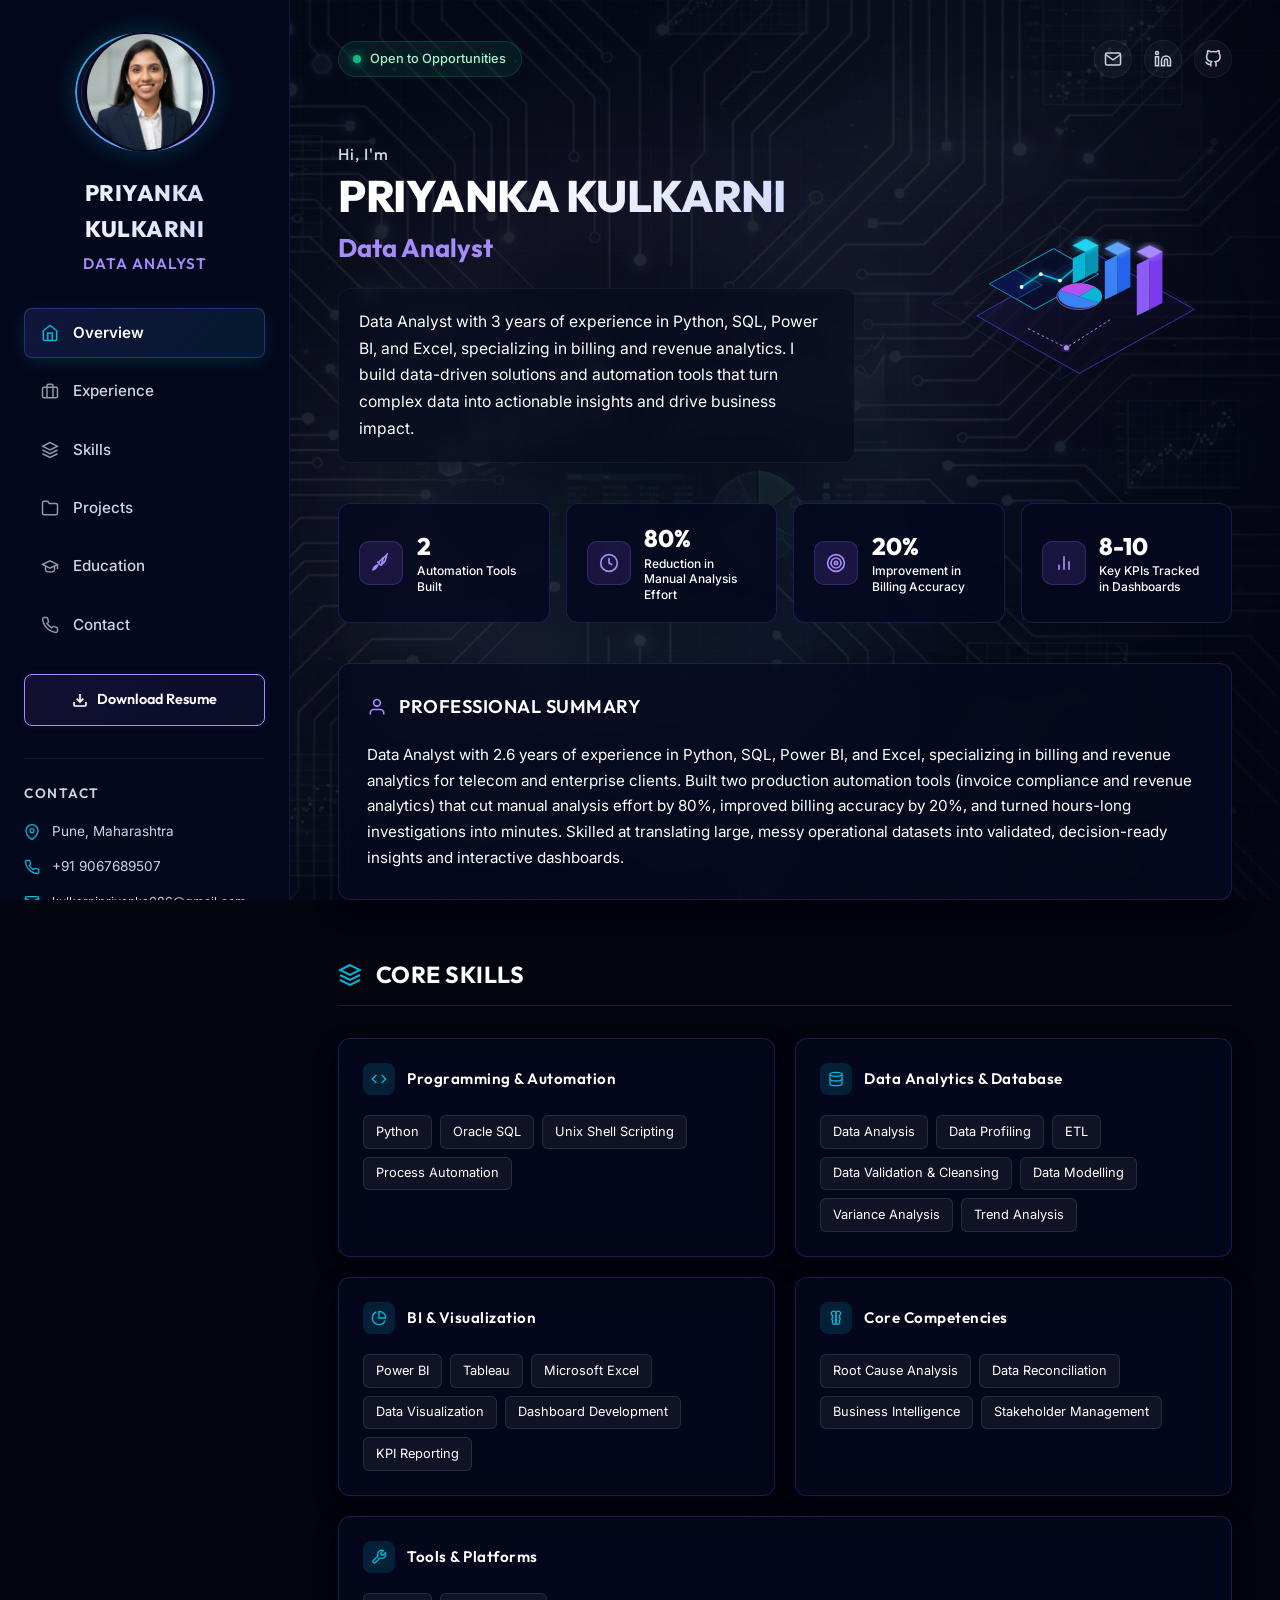
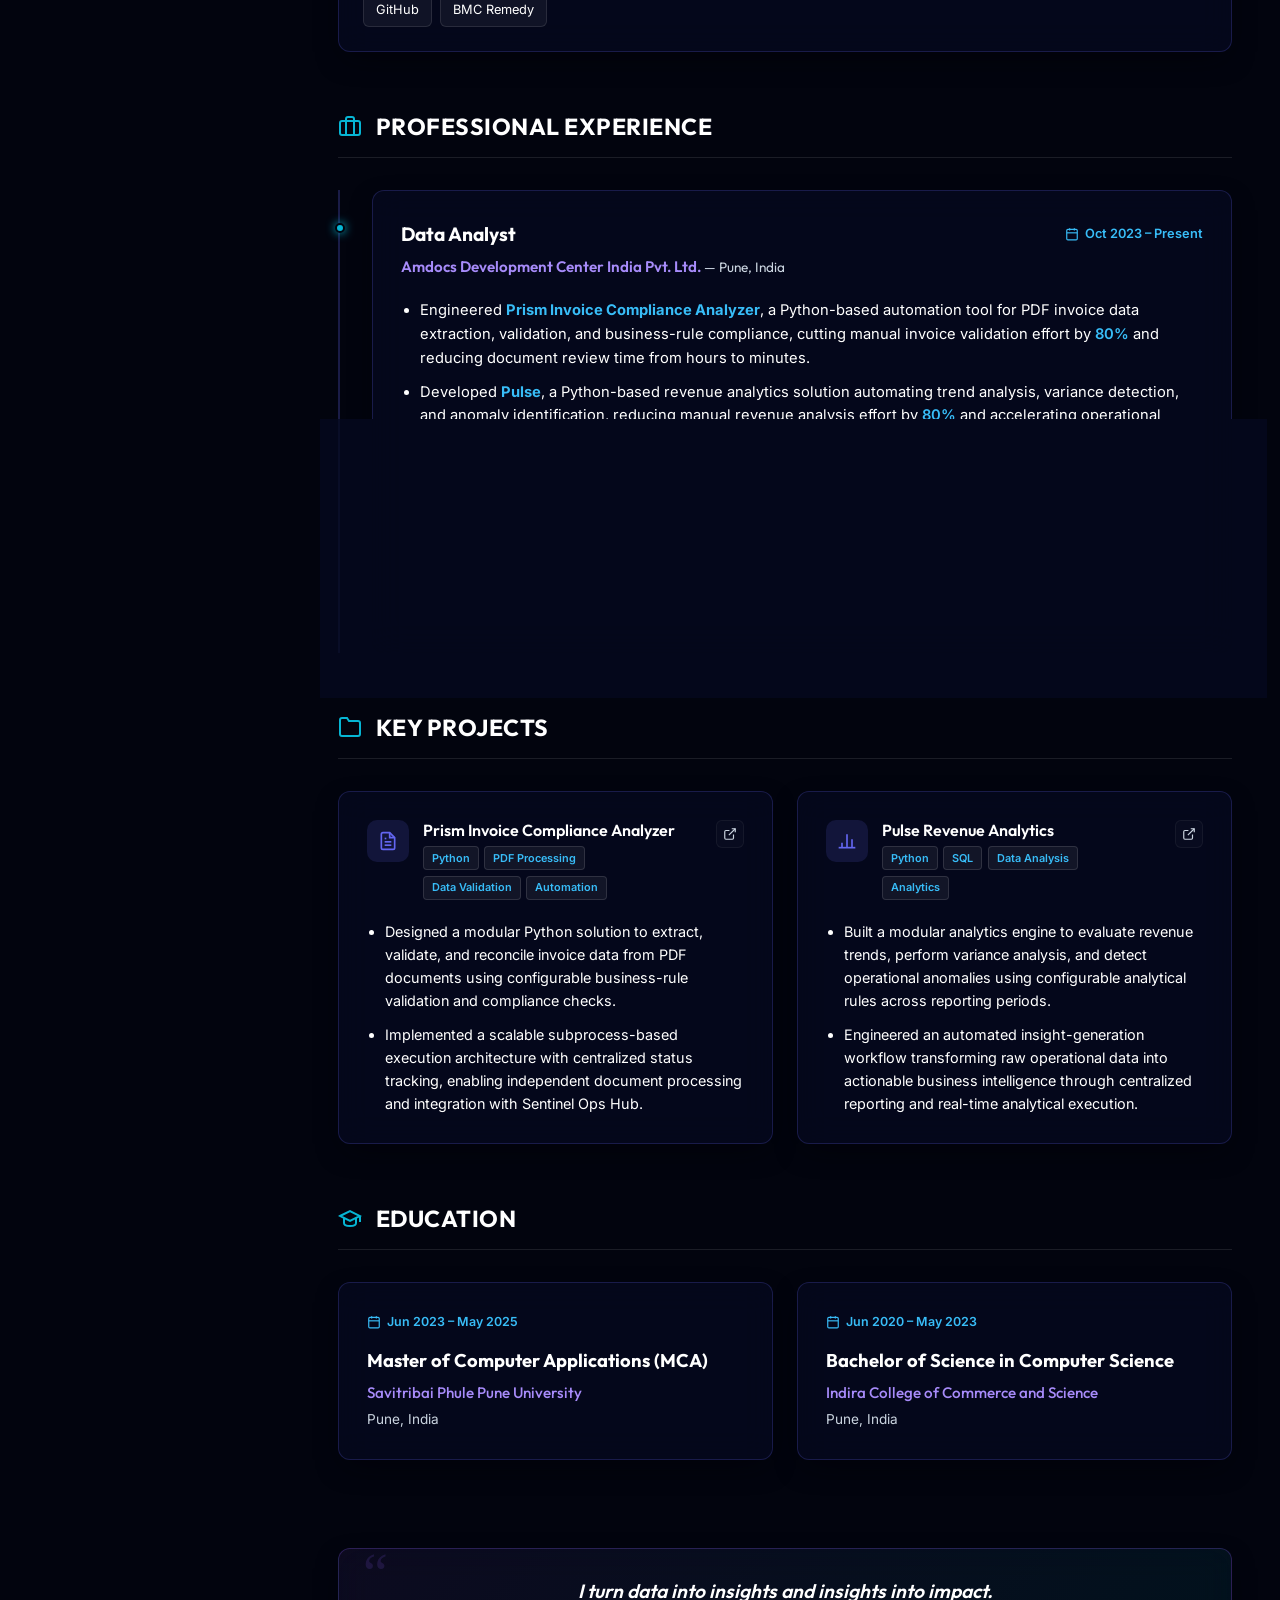
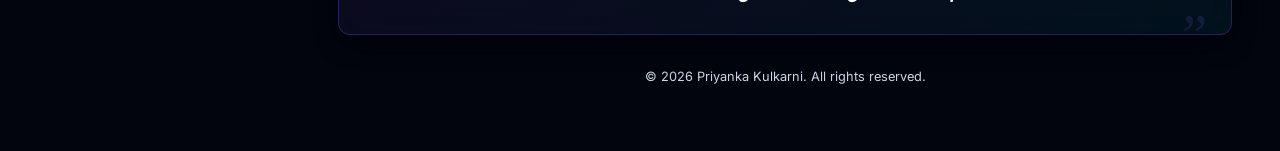
==== commit 05dae0c4: "Adding Github url and updated exp" ====
--- a/index.html
+++ b/index.html
@@ -143,7 +143,7 @@
                             <circle cx="4" cy="4" r="2" />
                         </svg>
                     </a>
-                    <a href="https://github.com" target="_blank" aria-label="GitHub">
+                    <a href="https://github.com/PriyankaK086/" target="_blank" aria-label="GitHub">
                         <svg viewBox="0 0 24 24" fill="none" stroke="currentColor" stroke-width="2">
                             <path
                                 d="M9 19c-5 1.5-5-2.5-7-3m14 6v-3.87a3.37 3.37 0 0 0-.94-2.61c3.14-.35 6.44-1.54 6.44-7A5.44 5.44 0 0 0 20 4.77 5.07 5.07 0 0 0 19.91 1S18.73.65 16 2.48a13.38 13.38 0 0 0-7 0C6.27.65 5.09 1 5.09 1A5.07 5.07 0 0 0 5 4.77a5.44 5.44 0 0 0-1.5 3.78c0 5.42 3.3 6.61 6.44 7A3.37 3.37 0 0 0 9 18.13V22" />
@@ -275,7 +275,7 @@
                         <circle cx="4" cy="4" r="2" />
                     </svg>
                 </a>
-                <a href="https://github.com" target="_blank" aria-label="GitHub">
+                <a href="https://github.com/PriyankaK086/" target="_blank" aria-label="GitHub">
                     <svg viewBox="0 0 24 24" fill="none" stroke="currentColor" stroke-width="2">
                         <path
                             d="M9 19c-5 1.5-5-2.5-7-3m14 6v-3.87a3.37 3.37 0 0 0-.94-2.61c3.14-.35 6.44-1.54 6.44-7A5.44 5.44 0 0 0 20 4.77 5.07 5.07 0 0 0 19.91 1S18.73.65 16 2.48a13.38 13.38 0 0 0-7 0C6.27.65 5.09 1 5.09 1A5.07 5.07 0 0 0 5 4.77a5.44 5.44 0 0 0-1.5 3.78c0 5.42 3.3 6.61 6.44 7A3.37 3.37 0 0 0 9 18.13V22" />
@@ -314,7 +314,7 @@
                         <circle cx="4" cy="4" r="2" />
                     </svg>
                 </a>
-                <a href="https://github.com" class="social-icon-btn" target="_blank" aria-label="GitHub">
+                <a href="https://github.com/PriyankaK086/" class="social-icon-btn" target="_blank" aria-label="GitHub">
                     <svg viewBox="0 0 24 24" fill="none" stroke="currentColor" stroke-width="2">
                         <path
                             d="M9 19c-5 1.5-5-2.5-7-3m14 6v-3.87a3.37 3.37 0 0 0-.94-2.61c3.14-.35 6.44-1.54 6.44-7A5.44 5.44 0 0 0 20 4.77 5.07 5.07 0 0 0 19.91 1S18.73.65 16 2.48a13.38 13.38 0 0 0-7 0C6.27.65 5.09 1 5.09 1A5.07 5.07 0 0 0 5 4.77a5.44 5.44 0 0 0-1.5 3.78c0 5.42 3.3 6.61 6.44 7A3.37 3.37 0 0 0 9 18.13V22" />
@@ -331,7 +331,7 @@
                     <h2 class="name-display">PRIYANKA KULKARNI</h2>
                     <h3 class="role-display">Data Analyst</h3>
                     <p class="intro-description">
-                        Data Analyst with 2.6 years of experience in Python, SQL, Power BI, and Excel, specializing in
+                        Data Analyst with 3 years of experience in Python, SQL, Power BI, and Excel, specializing in
                         billing and revenue analytics. I build data-driven solutions and automation tools that turn
                         complex data into actionable insights and drive business impact.
                     </p>
@@ -725,7 +725,7 @@
                                 <span class="project-tag">Automation</span>
                             </div>
                         </div>
-                        <a href="https://github.com" target="_blank" class="project-link-btn"
+                        <a href="https://github.com/PriyankaK086/" target="_blank" class="project-link-btn"
                             aria-label="View Project Source">
                             <svg viewBox="0 0 24 24" fill="none" stroke="currentColor" stroke-width="2">
                                 <path d="M18 13v6a2 2 0 0 1-2 2H5a2 2 0 0 1-2-2V8a2 2 0 0 1 2-2h6" />
@@ -765,7 +765,7 @@
                                 <span class="project-tag">Analytics</span>
                             </div>
                         </div>
-                        <a href="https://github.com" target="_blank" class="project-link-btn"
+                        <a href="https://github.com/PriyankaK086/" target="_blank" class="project-link-btn"
                             aria-label="View Project Source">
                             <svg viewBox="0 0 24 24" fill="none" stroke="currentColor" stroke-width="2">
                                 <path d="M18 13v6a2 2 0 0 1-2 2H5a2 2 0 0 1-2-2V8a2 2 0 0 1 2-2h6" />
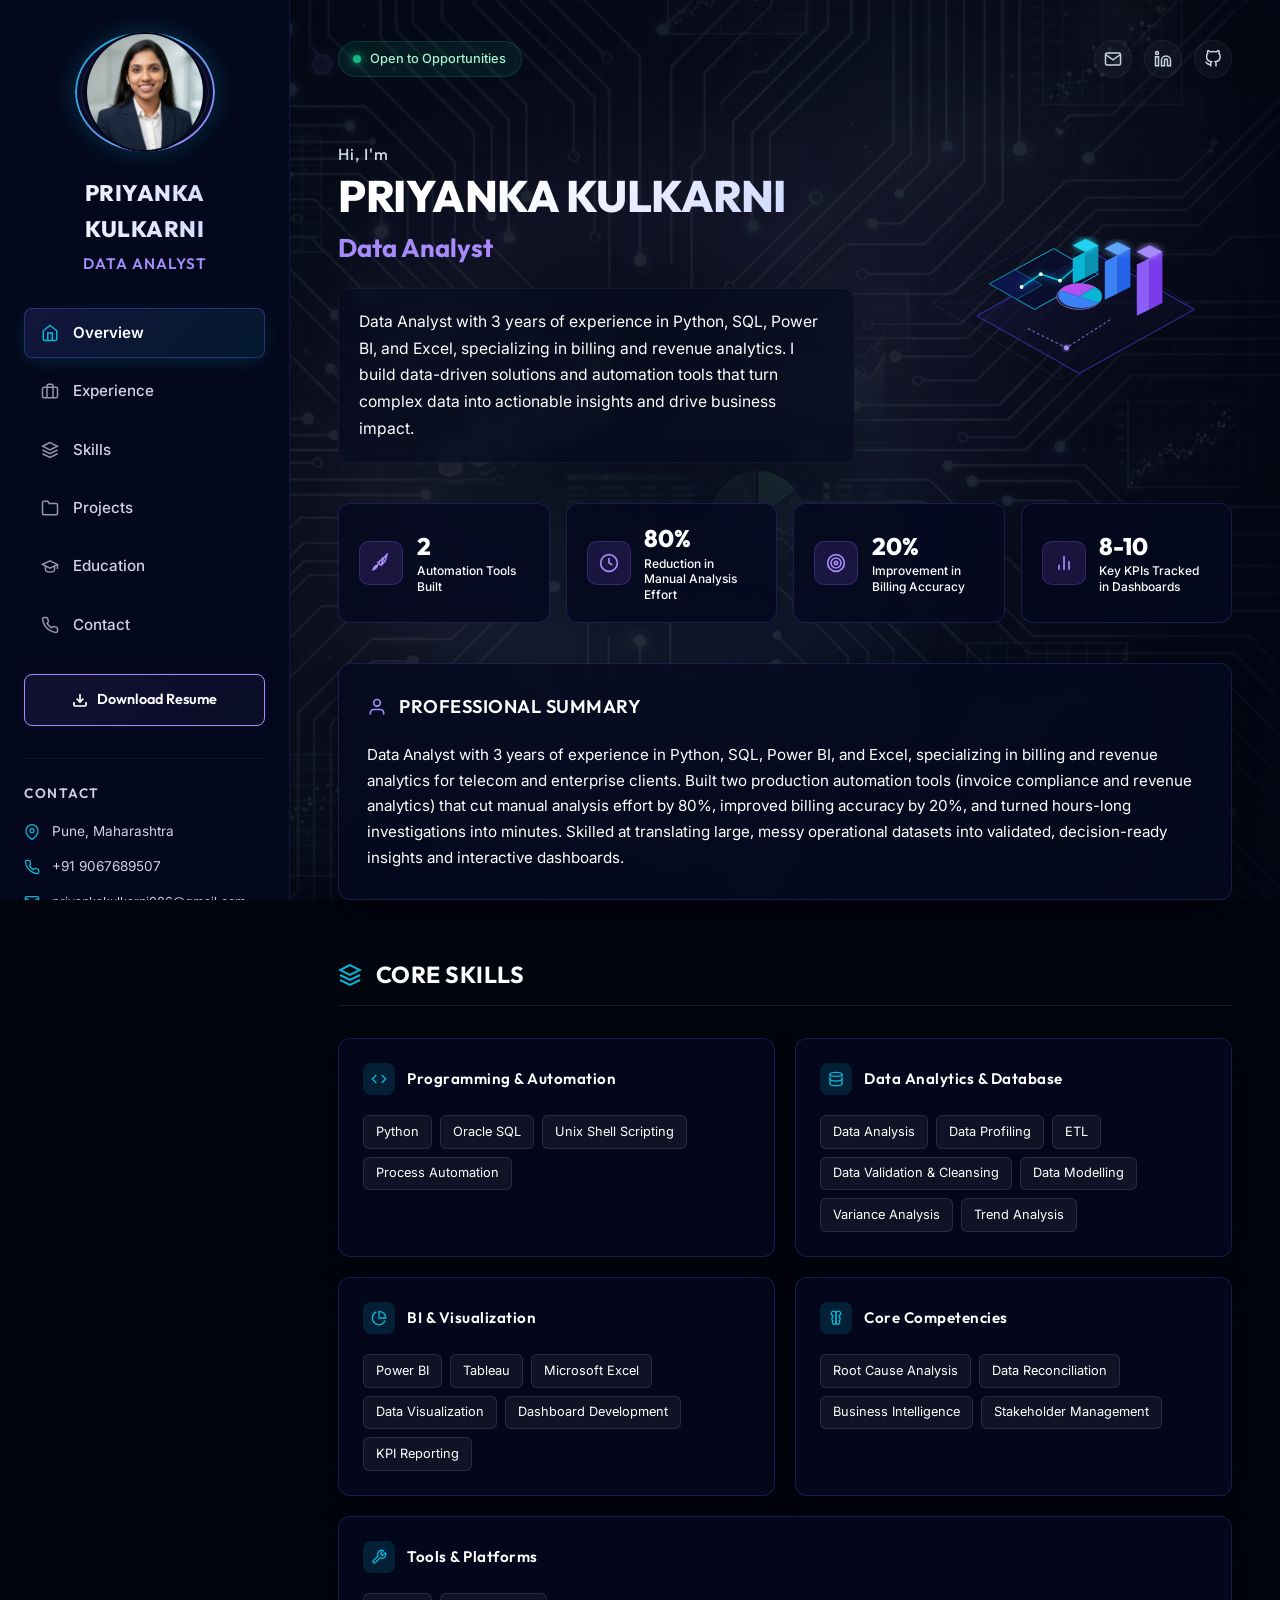
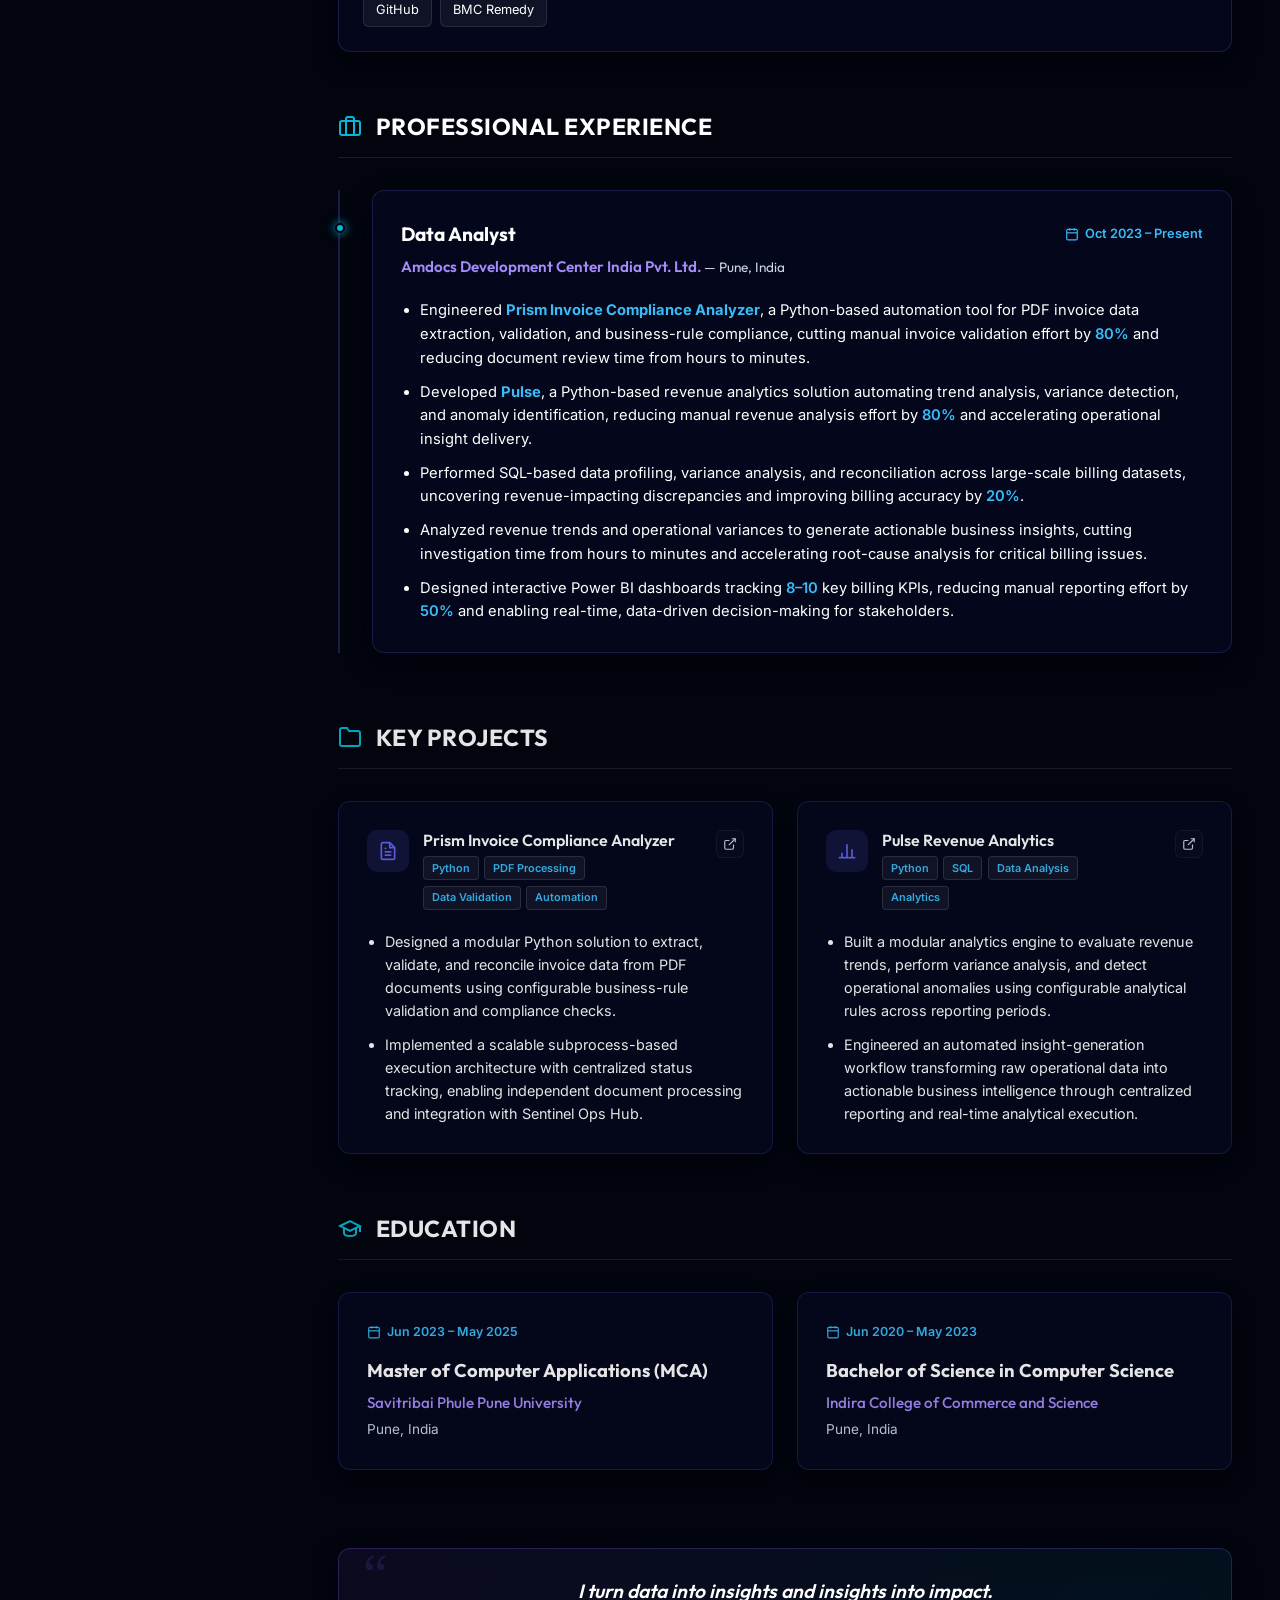
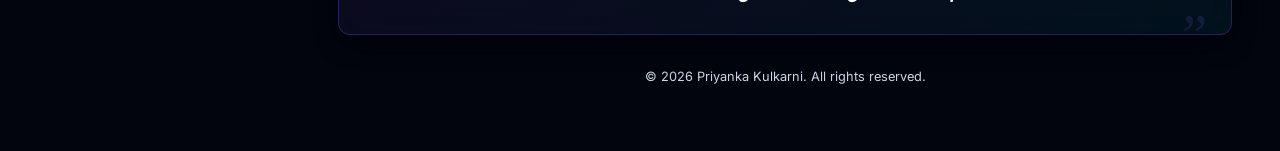
==== commit 85c196b2: "Update experience and contact details in index.html Updated experience duration and email address in" ====
--- a/index.html
+++ b/index.html
@@ -5,7 +5,7 @@
     <meta charset="UTF-8">
     <meta name="viewport" content="width=device-width, initial-scale=1.0">
     <meta name="description"
-        content="Priyanka Kulkarni - Data Analyst Portfolio. 2.6 years of experience in Python, SQL, Power BI, and Excel specializing in billing and revenue analytics.">
+        content="Priyanka Kulkarni - Data Analyst Portfolio. 3 years of experience in Python, SQL, Power BI, and Excel specializing in billing and revenue analytics.">
     <title>Priyanka Kulkarni | Data Analyst Portfolio</title>
 
     <!-- Google Fonts -->
@@ -100,8 +100,8 @@
                     </a></li>
             </ul>
             <div class="drawer-footer">
-                <a class="download-btn w-full" href="assets/Priyanka_Kulkarni_Data_Analyst_Resume.pdf"
-                    download="Priyanka_Kulkarni_Data_Analyst_Resume.pdf">
+                <a class="download-btn w-full" href="assets/Resume_Priyanka_Data_Analyst.pdf"
+                    download="Resume_Priyanka_Data_Analyst.pdf">
                     <svg class="btn-icon" viewBox="0 0 24 24" fill="none" stroke="currentColor" stroke-width="2">
                         <path d="M21 15v4a2 2 0 0 1-2 2H5a2 2 0 0 1-2-2v-4" />
                         <polyline points="7 10 12 15 17 10" />
@@ -132,7 +132,7 @@
                             <path d="M4 4h16c1.1 0 2 .9 2 2v12c0 1.1-.9 2-2 2H4c-1.1 0-2-.9-2-2V6c0-1.1.9-2 2-2z" />
                             <polyline points="22,6 12,13 2,6" />
                         </svg>
-                        <span>kulkarnipriyanka086@gmail.com</span>
+                        <span>priyankakulkarni086@gmail.com</span>
                     </div>
                 </div>
                 <div class="drawer-socials">
@@ -149,7 +149,7 @@
                                 d="M9 19c-5 1.5-5-2.5-7-3m14 6v-3.87a3.37 3.37 0 0 0-.94-2.61c3.14-.35 6.44-1.54 6.44-7A5.44 5.44 0 0 0 20 4.77 5.07 5.07 0 0 0 19.91 1S18.73.65 16 2.48a13.38 13.38 0 0 0-7 0C6.27.65 5.09 1 5.09 1A5.07 5.07 0 0 0 5 4.77a5.44 5.44 0 0 0-1.5 3.78c0 5.42 3.3 6.61 6.44 7A3.37 3.37 0 0 0 9 18.13V22" />
                         </svg>
                     </a>
-                    <a href="mailto:kulkarnipriyanka086@gmail.com" aria-label="Email">
+                    <a href="mailto:priyankakulkarni086@gmail.com" aria-label="Email">
                         <svg viewBox="0 0 24 24" fill="none" stroke="currentColor" stroke-width="2">
                             <path d="M4 4h16c1.1 0 2 .9 2 2v12c0 1.1-.9 2-2 2H4c-1.1 0-2-.9-2-2V6c0-1.1.9-2 2-2z" />
                             <polyline points="22,6 12,13 2,6" />
@@ -225,8 +225,8 @@
         </nav>
 
         <!-- Action / Download -->
-        <a class="download-btn" href="assets/Priyanka_Kulkarni_Data_Analyst_Resume.pdf"
-            download="Priyanka_Kulkarni_Data_Analyst_Resume.pdf">
+        <a class="download-btn" href="assets/Resume_Priyanka_Data_Analyst.pdf"
+            download="Resume_Priyanka_Data_Analyst.pdf">
             <svg class="btn-icon" viewBox="0 0 24 24" fill="none" stroke="currentColor" stroke-width="2">
                 <path d="M21 15v4a2 2 0 0 1-2 2H5a2 2 0 0 1-2-2v-4" />
                 <polyline points="7 10 12 15 17 10" />
@@ -258,7 +258,7 @@
                         <path d="M4 4h16c1.1 0 2 .9 2 2v12c0 1.1-.9 2-2 2H4c-1.1 0-2-.9-2-2V6c0-1.1.9-2 2-2z" />
                         <polyline points="22,6 12,13 2,6" />
                     </svg>
-                    <span class="email-text">kulkarnipriyanka086@gmail.com</span>
+                    <span class="email-text">priyankakulkarni086@gmail.com</span>
                 </div>
             </div>
         </div>
@@ -281,7 +281,7 @@
                             d="M9 19c-5 1.5-5-2.5-7-3m14 6v-3.87a3.37 3.37 0 0 0-.94-2.61c3.14-.35 6.44-1.54 6.44-7A5.44 5.44 0 0 0 20 4.77 5.07 5.07 0 0 0 19.91 1S18.73.65 16 2.48a13.38 13.38 0 0 0-7 0C6.27.65 5.09 1 5.09 1A5.07 5.07 0 0 0 5 4.77a5.44 5.44 0 0 0-1.5 3.78c0 5.42 3.3 6.61 6.44 7A3.37 3.37 0 0 0 9 18.13V22" />
                     </svg>
                 </a>
-                <a href="mailto:kulkarnipriyanka086@gmail.com" aria-label="Email">
+                <a href="mailto:priyankakulkarni086@gmail.com" aria-label="Email">
                     <svg viewBox="0 0 24 24" fill="none" stroke="currentColor" stroke-width="2">
                         <path d="M4 4h16c1.1 0 2 .9 2 2v12c0 1.1-.9 2-2 2H4c-1.1 0-2-.9-2-2V6c0-1.1.9-2 2-2z" />
                         <polyline points="22,6 12,13 2,6" />
@@ -300,7 +300,7 @@
                 Open to Opportunities
             </span>
             <div class="desktop-socials">
-                <a href="mailto:kulkarnipriyanka086@gmail.com" class="social-icon-btn" aria-label="Email">
+                <a href="mailto:priyankakulkarni086@gmail.com" class="social-icon-btn" aria-label="Email">
                     <svg viewBox="0 0 24 24" fill="none" stroke="currentColor" stroke-width="2">
                         <path d="M4 4h16c1.1 0 2 .9 2 2v12c0 1.1-.9 2-2 2H4c-1.1 0-2-.9-2-2V6c0-1.1.9-2 2-2z" />
                         <polyline points="22,6 12,13 2,6" />
@@ -508,7 +508,7 @@
                 </div>
                 <div class="card-body">
                     <p>
-                        Data Analyst with 2.6 years of experience in Python, SQL, Power BI, and Excel, specializing in
+                        Data Analyst with 3 years of experience in Python, SQL, Power BI, and Excel, specializing in
                         billing and revenue analytics for telecom and enterprise clients. Built two production
                         automation tools (invoice compliance and revenue analytics) that cut manual analysis effort by
                         80%, improved billing accuracy by 20%, and turned hours-long investigations into minutes.
@@ -851,4 +851,4 @@
     <script src="app.js"></script>
 </body>
 
-</html>+</html>
